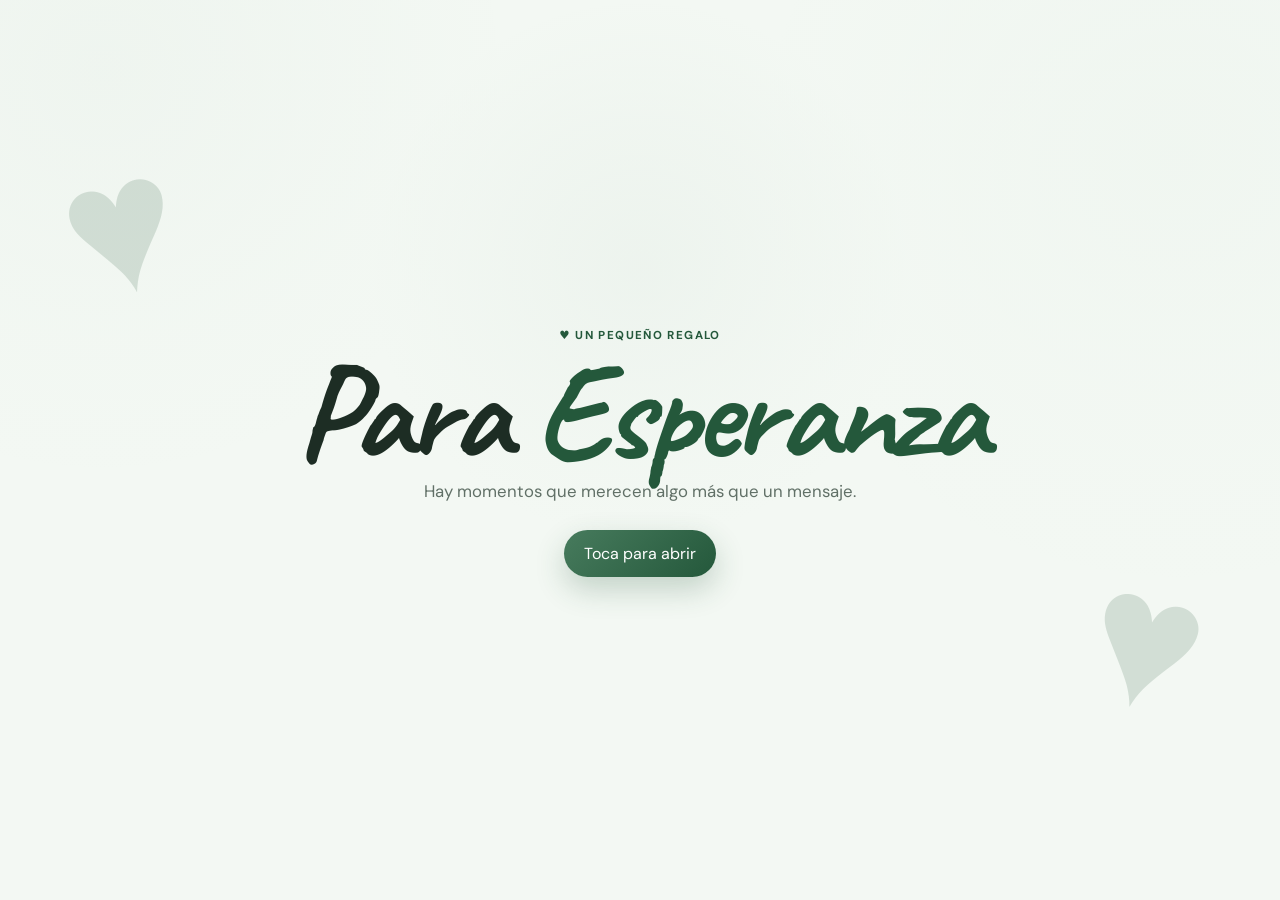
==== index2.html @ 455e5d85 "Add files via upload Goo" ====
<!DOCTYPE html>
<html lang="en">
<head>
    <meta charset="utf-8">
  <meta name="viewport" content="width=device-width, initial-scale=1">
  <meta name="theme-color" content="#fff7fb">
  <title>Un regalo para ti amor mio</title>
  <meta name="description" content="Página de regalo digital personalizada.">
  <link rel="preconnect" href="https://fonts.googleapis.com">
  <link rel="preconnect" href="https://fonts.gstatic.com" crossorigin>
  <link href="https://fonts.googleapis.com/css2?family=Caveat:wght@500;600;700&family=DM+Sans:wght@400;500;600;700&display=swap" rel="stylesheet">
  <link rel="stylesheet" href="styles.css">
</head>
<body>
    <div id="hearts" aria-hidden="true"></div>

  <main>
    <section class="hero" id="inicio">
      <div class="hero-inner">
        <div class="eyebrow">♥ Un pequeño regalo</div>
        <h1>Para <span id="recipientName">Esperanza</span></h1>
        <p class="hero-subtitle">Hay momentos que merecen algo más que un mensaje.</p>
        <a href="index.html">
            <button class="primary-btn" id="openGiftBtn">Toca para abrir</button>
        </a>
      </div>
    </section>
</body>
</html>
---- styles.css ----
:root{
  --bg:#f3f8f3;
  --surface:#ffffff;
  --surface-soft:#e8f1eb;
  --ink:#1d2d24;
  --muted:#617067;
  --accent:#477b5d;
  --accent-strong:#24583b;
  --accent-deep:#163b2a;
  --accent-light:#cfe3d5;
  --line:#d7e5db;
  --shadow:0 20px 60px rgba(22,59,42,.12);
  --radius:28px;
  --serif:"Caveat",cursive;
  --sans:"DM Sans",system-ui,-apple-system,BlinkMacSystemFont,"Segoe UI",sans-serif;
}
*{box-sizing:border-box}
html{scroll-behavior:smooth}
body{
  margin:0;color:var(--ink);
  background:radial-gradient(circle at 8% 8%,rgba(71,123,93,.10),transparent 28%),radial-gradient(circle at 92% 18%,rgba(207,227,213,.38),transparent 30%),var(--bg);
  font-family:var(--sans);overflow-x:hidden
}
a{color:inherit}
img{display:block;width:100%;height:100%;object-fit:cover}
button{font:inherit}
main{position:relative}
#hearts{position:fixed;inset:0;pointer-events:none;z-index:30;overflow:hidden}
#youtubePlayer{position:fixed;width:2px;height:2px;left:-20px;top:-20px;opacity:.01;pointer-events:none;overflow:hidden}
.floating-heart{position:absolute;bottom:-40px;font-size:18px;opacity:.72;color:#477b5d;animation:floatUp linear forwards}
@keyframes floatUp{to{transform:translateY(-110vh) rotate(25deg);opacity:0}}
.hero{min-height:100svh;display:grid;place-items:center;text-align:center;padding:40px 24px;background:linear-gradient(180deg,rgba(243,248,243,.74),rgba(243,248,243,.97)),radial-gradient(circle at 50% 30%,rgba(71,123,93,.18),transparent 30%);position:relative}
.hero:before,.hero:after{content:"♥";position:absolute;color:rgba(36,88,59,.16);font-size:clamp(6rem,16vw,12rem);font-family:var(--serif)}
.hero:before{left:5%;top:12%;transform:rotate(-14deg)}
.hero:after{right:6%;bottom:15%;transform:rotate(15deg)}
.hero-inner{max-width:800px;position:relative;z-index:1}
.eyebrow,.section-kicker{display:inline-flex;letter-spacing:.12em;text-transform:uppercase;font-size:.72rem;font-weight:700;color:var(--accent-strong)}
.hero h1{margin:10px 0;font:700 clamp(4rem,12vw,8.5rem)/.86 var(--serif);letter-spacing:-.035em}
.hero h1 span{color:var(--accent-strong)}
.hero-subtitle{max-width:560px;margin:0 auto 28px;color:var(--muted);font-size:1.05rem}
.primary-btn,.secondary-btn,.coupon-btn{border:0;border-radius:999px;padding:13px 20px;cursor:pointer;transition:.25s ease}
.primary-btn{color:#fff;background:linear-gradient(135deg,var(--accent),var(--accent-strong));box-shadow:0 12px 30px rgba(36,88,59,.24)}
.primary-btn:hover{transform:translateY(-2px);filter:saturate(1.08)}
.secondary-btn{color:var(--ink);background:var(--surface);border:1px solid var(--line)}
.secondary-btn:hover{transform:translateY(-2px);background:var(--surface-soft)}
.section{padding:110px 24px;max-width:1200px;margin:0 auto}
.section-heading{text-align:center;max-width:750px;margin:0 auto 46px}
.section h2{margin:8px 0 12px;font:700 clamp(2.4rem,6vw,4.6rem)/.95 var(--serif)}
.section-heading p,.reason-card p,.split-card p,.question-card p{color:var(--muted);line-height:1.75}
.photo-grid{display:grid;grid-template-columns:1.2fr 1fr 1fr;gap:20px}
.photo-card{margin:0;border-radius:var(--radius);overflow:hidden;background:var(--surface);border:1px solid rgba(215,229,219,.92);box-shadow:var(--shadow);min-height:320px}
.photo-card.tall{min-height:500px}
.photo-card img{transition:transform .7s ease}
.photo-card:hover img{transform:scale(1.04)}
.photo-card figcaption{padding:15px 17px;color:var(--muted);font-size:.9rem}
.letter-section{max-width:1000px}
.letter-wrap{display:grid;grid-template-columns:.95fr 1.05fr;gap:48px;align-items:center;background:linear-gradient(145deg,#fff,#edf5ef);border:1px solid var(--line);border-radius:36px;padding:48px;box-shadow:var(--shadow)}
.letter-envelope{position:relative;height:300px;cursor:pointer;perspective:1200px}
.envelope-back,.envelope-front,.envelope-flap,.letter-paper{position:absolute;inset:0;border-radius:18px}
.envelope-back{background:#d9e8de;box-shadow:0 24px 40px rgba(22,59,42,.15)}
.envelope-front{background:linear-gradient(160deg,#70a886,#356c4e);clip-path:polygon(0 34%,50% 62%,100% 34%,100% 100%,0 100%)}
.envelope-flap{background:#578e6c;clip-path:polygon(0 0,100% 0,50% 60%);transform-origin:top center;transition:transform .55s ease}
.letter-paper{width:78%;height:78%;left:11%;top:11%;background:#fffdf9;border:1px solid #e3e7df;transform:translateY(18px);transition:transform .55s ease;display:grid;place-items:center;color:var(--accent-strong);font:600 2.3rem var(--serif)}
.letter-envelope.open .envelope-flap{transform:rotateX(180deg)}
.letter-envelope.open .letter-paper{transform:translateY(-40px)}
.reasons-grid{display:grid;grid-template-columns:repeat(3,1fr);gap:18px}
.reason-card{background:rgba(255,255,255,.84);border:1px solid var(--line);border-radius:24px;padding:25px;min-height:190px;transition:.25s ease}
.reason-card:hover{transform:translateY(-4px);box-shadow:var(--shadow)}
.reason-card>span{color:var(--accent);font-weight:700;font-size:.78rem}
.reason-card h3{margin:16px 0 8px;font-size:1.1rem}
.reason-card p{margin:0;font-size:.93rem}
.split-card{display:grid;grid-template-columns:1fr 1fr;gap:0;overflow:hidden;border-radius:36px;background:var(--accent-deep);color:#fff;box-shadow:var(--shadow)}
.split-card>div:first-child{padding:52px}
.split-card .section-kicker{color:#b9dcc6}
.split-card p{color:rgba(255,255,255,.80)}
.place-photo{min-height:420px}
.date-pill{display:inline-flex;margin-top:18px;padding:9px 13px;border-radius:999px;background:rgba(255,255,255,.10);border:1px solid rgba(255,255,255,.16);font-size:.85rem}
.bucket-list{display:grid;grid-template-columns:repeat(2,1fr);gap:14px}
.bucket-item{background:var(--surface);border:1px solid var(--line);border-radius:18px;padding:18px;display:flex;align-items:center;gap:12px;text-align:left;cursor:pointer;color:var(--ink);transition:.2s ease}
.bucket-item span{font-size:1.2rem}
.bucket-item.done{background:#e5f0e8;border-color:#bdd5c5;text-decoration:line-through;color:#668071}
.bucket-item.done:after{content:"✓";margin-left:auto;color:var(--accent-strong);font-weight:700}
.helper{text-align:center;color:var(--muted);font-size:.82rem;margin-top:16px}
.coupons-grid{display:grid;grid-template-columns:repeat(3,1fr);gap:18px}
.coupon{position:relative;padding:26px;border:1px dashed #a9c9b5;border-radius:24px;background:linear-gradient(180deg,#fff,#eff6f1);overflow:hidden}
.coupon:after{content:"";position:absolute;width:80px;height:80px;border:18px solid rgba(71,123,93,.08);border-radius:50%;right:-30px;top:-30px}
.coupon-icon{font-size:2rem}
.coupon span{display:block;margin-top:10px;font-size:.72rem;font-weight:700;text-transform:uppercase;letter-spacing:.12em;color:var(--accent-strong)}
.coupon h3{font-size:1.12rem;margin:9px 0 18px;line-height:1.35}
.coupon-btn{color:var(--accent-strong);background:white;border:1px solid #c5dbcc}
.coupon-btn.redeemed{background:#eef0ef;color:#7b8580;border-color:#d7ddda;cursor:not-allowed}
.question-section{max-width:900px}
.question-card{text-align:center;background:linear-gradient(145deg,#eaf3ed,#fff);border:1px solid var(--line);border-radius:40px;padding:60px 30px;box-shadow:var(--shadow)}
.mini-heart,.final-heart{display:grid;place-items:center;width:64px;height:64px;margin:0 auto 18px;border-radius:50%;background:#dcece1;color:var(--accent-strong);font-size:1.7rem}
.question-actions{display:flex;justify-content:center;gap:12px;margin-top:28px}
.finale{padding-top:30px;padding-bottom:120px}
.finale-card{text-align:center}
.final-heart{width:88px;height:88px;font-size:2.4rem;background:linear-gradient(135deg,#cfe4d6,#edf6f0)}
.signature{font-family:var(--serif);font-size:1.65rem;line-height:1.1}
.final-note{margin-top:28px;color:var(--muted);font-size:.82rem}
.modal{position:fixed;inset:0;display:none;align-items:center;justify-content:center;padding:20px;z-index:100}
.modal.show{display:flex}
.modal-backdrop{position:absolute;inset:0;background:rgba(12,34,22,.58);backdrop-filter:blur(8px)}
.letter-modal,.success-modal{position:relative;z-index:1;width:min(760px,100%);background:#fffdfb;border-radius:30px;padding:38px;box-shadow:0 40px 100px rgba(0,0,0,.24);animation:modalIn .25s ease}
.success-modal{text-align:center;width:min(500px,100%)}
@keyframes modalIn{from{transform:translateY(14px);opacity:0}to{transform:none;opacity:1}}
.close-btn{position:absolute;top:14px;right:14px;width:38px;height:38px;border:0;border-radius:50%;background:#edf3ef;font-size:1.4rem;cursor:pointer;color:var(--ink)}
.letter-text{font:500 1.32rem/1.55 var(--serif);color:#425048}
.letter-sign{font:500 1.5rem/1.1 var(--serif);margin-top:24px}
.success-icon{width:72px;height:72px;margin:0 auto 16px;border-radius:50%;display:grid;place-items:center;background:#e3f3e8;color:#27764a;font-size:2rem;font-weight:800}
.toast{position:fixed;left:50%;bottom:28px;transform:translate(-50%,20px);padding:12px 16px;background:#1d2d24;color:#fff;border-radius:999px;opacity:0;pointer-events:none;transition:.25s ease;z-index:120;font-size:.9rem}
.toast.show{opacity:1;transform:translate(-50%,0)}
.reveal{opacity:0;transform:translateY(25px);transition:opacity .7s ease,transform .7s ease}
.reveal.visible{opacity:1;transform:none}
@media (max-width:1000px){
  .photo-grid{grid-template-columns:repeat(2,1fr)}
  .reasons-grid{grid-template-columns:repeat(2,1fr)}
  .coupons-grid{grid-template-columns:repeat(2,1fr)}
  .photo-card.tall{min-height:300px}
}
@media (max-width:900px){
  .split-card,.letter-wrap{grid-template-columns:1fr}
  .place-photo{min-height:380px}
}
@media (max-width:640px){
  .section{padding:78px 18px}
  .photo-grid,.reasons-grid,.coupons-grid,.bucket-list{grid-template-columns:1fr}
  .letter-wrap{padding:25px}
  .letter-envelope{height:240px}
  .hero h1{font-size:4.5rem}
  .hero-subtitle{font-size:.97rem}
  .question-actions{flex-direction:column}
  .question-actions button{width:100%}
  .split-card>div:first-child{padding:32px}
  .place-photo{min-height:380px}
  .letter-modal,.success-modal{padding:30px 22px}
  .letter-text{font-size:1.16rem}
}
@media (prefers-reduced-motion:reduce){
  html{scroll-behavior:auto}
  *,*:before,*:after{animation-duration:.01ms!important;animation-iteration-count:1!important;transition-duration:.01ms!important}
}

/* =========================================================
   DECORACIÓN ROMÁNTICA EXTRA
   ========================================================= */

.relationship-section{
  max-width:1000px;
  position:relative;
}

.relationship-card{
  position:relative;
  overflow:hidden;
  text-align:center;
  padding:80px 40px 60px;
  border-radius:40px;

  background:
    radial-gradient(
      circle at 15% 20%,
      rgba(71,123,93,.13),
      transparent 25%
    ),
    radial-gradient(
      circle at 85% 80%,
      rgba(207,227,213,.55),
      transparent 30%
    ),
    linear-gradient(145deg,#ffffff,#edf5ef);

  border:1px solid var(--line);
  box-shadow:var(--shadow);
}

/* Corazones grandes decorativos */
.relationship-card:before,
.relationship-card:after{
  content:"♥";
  position:absolute;
  font-family:var(--serif);
  color:rgba(36,88,59,.12);
  line-height:1;
  pointer-events:none;
}

.relationship-card:before{
  left:20px;
  top:18px;
  font-size:7rem;
  transform:rotate(-18deg);
}

.relationship-card:after{
  right:20px;
  bottom:5px;
  font-size:6rem;
  transform:rotate(16deg);
}

.date-heart {
  font-size: 2rem;
  color: var(--accent-strong);
  flex-shrink: 0;
}

/* Lazo superior */
.love-ribbon{
  position:absolute;
  top:20px;
  left:50%;
  transform:translateX(-50%);
  width:65px;
  height:58px;
  display:grid;
  place-items:center;

  background:linear-gradient(
    145deg,
    #79ab8a,
    #356c4e
  );

  color:#fff;
  border-radius:16px 16px 22px 22px;

  box-shadow:
    0 12px 28px rgba(36,88,59,.20);

  z-index:3;
}

.love-ribbon span{
  font-size:1.6rem;
}

/* Colas del lazo */
.love-ribbon:before,
.love-ribbon:after{
  content:"";
  position:absolute;
  bottom:-22px;
  width:32px;
  height:40px;
  background:inherit;
  z-index:-1;
}

.love-ribbon:before{
  left:0;
  clip-path:polygon(
    0 0,
    100% 0,
    64% 100%,
    0 76%
  );
  transform:rotate(7deg);
}

.love-ribbon:after{
  right:0;
  clip-path:polygon(
    0 0,
    100% 0,
    100% 76%,
    36% 100%
  );
  transform:rotate(-7deg);
}

/* Corazones interiores */
.relationship-hearts{
  position:absolute;
  inset:0;
  pointer-events:none;
}

.relationship-hearts span{
  position:absolute;
  color:rgba(71,123,93,.22);
  font-size:1rem;
}

.relationship-hearts span:nth-child(1){
  top:18%;
  left:12%;
  font-size:1.5rem;
  transform:rotate(-15deg);
}

.relationship-hearts span:nth-child(2){
  top:27%;
  right:14%;
  font-size:1rem;
}

.relationship-hearts span:nth-child(3){
  bottom:20%;
  left:10%;
  font-size:1.2rem;
}

.relationship-hearts span:nth-child(4){
  bottom:28%;
  right:12%;
  font-size:.9rem;
}

.relationship-hearts span:nth-child(5){
  top:50%;
  right:7%;
  font-size:1.3rem;
}

/* Contenido */
.relationship-content{
  position:relative;
  z-index:2;
  max-width:700px;
  margin:auto;
}

.relationship-date{
  display:inline-block;
  margin:16px 0 20px;
  padding:11px 19px;

  border-radius:999px;

  background:#e1eee5;
  border:1px solid #c6dccd;

  color:var(--accent-strong);
  font-weight:700;

  box-shadow:
    0 8px 22px rgba(36,88,59,.08);
}

.relationship-content p{
  max-width:620px;
  margin:0 auto;
  color:var(--muted);
  line-height:1.8;
}

.relationship-decoration{
  margin-top:25px;
  display:flex;
  align-items:center;
  justify-content:center;
  gap:12px;

  color:var(--accent);
}

.relationship-decoration span:first-child,
.relationship-decoration span:last-child{
  font-size:1.3rem;
}

.relationship-decoration span:nth-child(2){
  font-size:.7rem;
  letter-spacing:.18em;
  opacity:.7;
}


/* =========================================================
   PREGUNTA FINAL SÍ / NO
   ========================================================= */

.final-question{
  position:relative;
}

.question-actions{
  position:relative;
  display:flex;
  justify-content:center;
  align-items:center;
  gap:14px;
  min-height:120px;
  margin-top:28px;
  overflow:visible;
}

.final-yes,
.final-no{
  position:relative;
  transform-origin:center center;

  transition:
    transform .35s ease,
    padding .35s ease,
    font-size .35s ease,
    opacity .35s ease,
    box-shadow .35s ease;
}

.final-yes{
  min-width:120px;
  z-index:3;
}

.final-no{
  min-width:120px;
  z-index:2;
}

/* Estado final */
.question-actions.no-finished .final-no{
  transform:scale(.18);
  opacity:.12;
  pointer-events:none;
}

.question-actions.no-finished .final-yes{
  box-shadow:
    0 18px 42px rgba(36,88,59,.36);
}

/* Pequeño pulso al Sí */
@keyframes loveButtonPulse{
  0%{
    transform:scale(1);
  }

  50%{
    transform:scale(2);
  }

  100%{
    transform:scale(1.75);
  }
}

.question-actions.no-finished .final-yes{
  animation:loveButtonPulse .65s ease forwards;
}

@media (max-width:640px){

  .relationship-card{
    padding:80px 24px 45px;
  }

  .relationship-card:before{
    font-size:5rem;
  }

  .relationship-card:after{
    font-size:4.5rem;
  }

  .question-actions{
    min-height:170px;
  }

  .final-yes,
  .final-no{
    min-width:110px;
  }
}
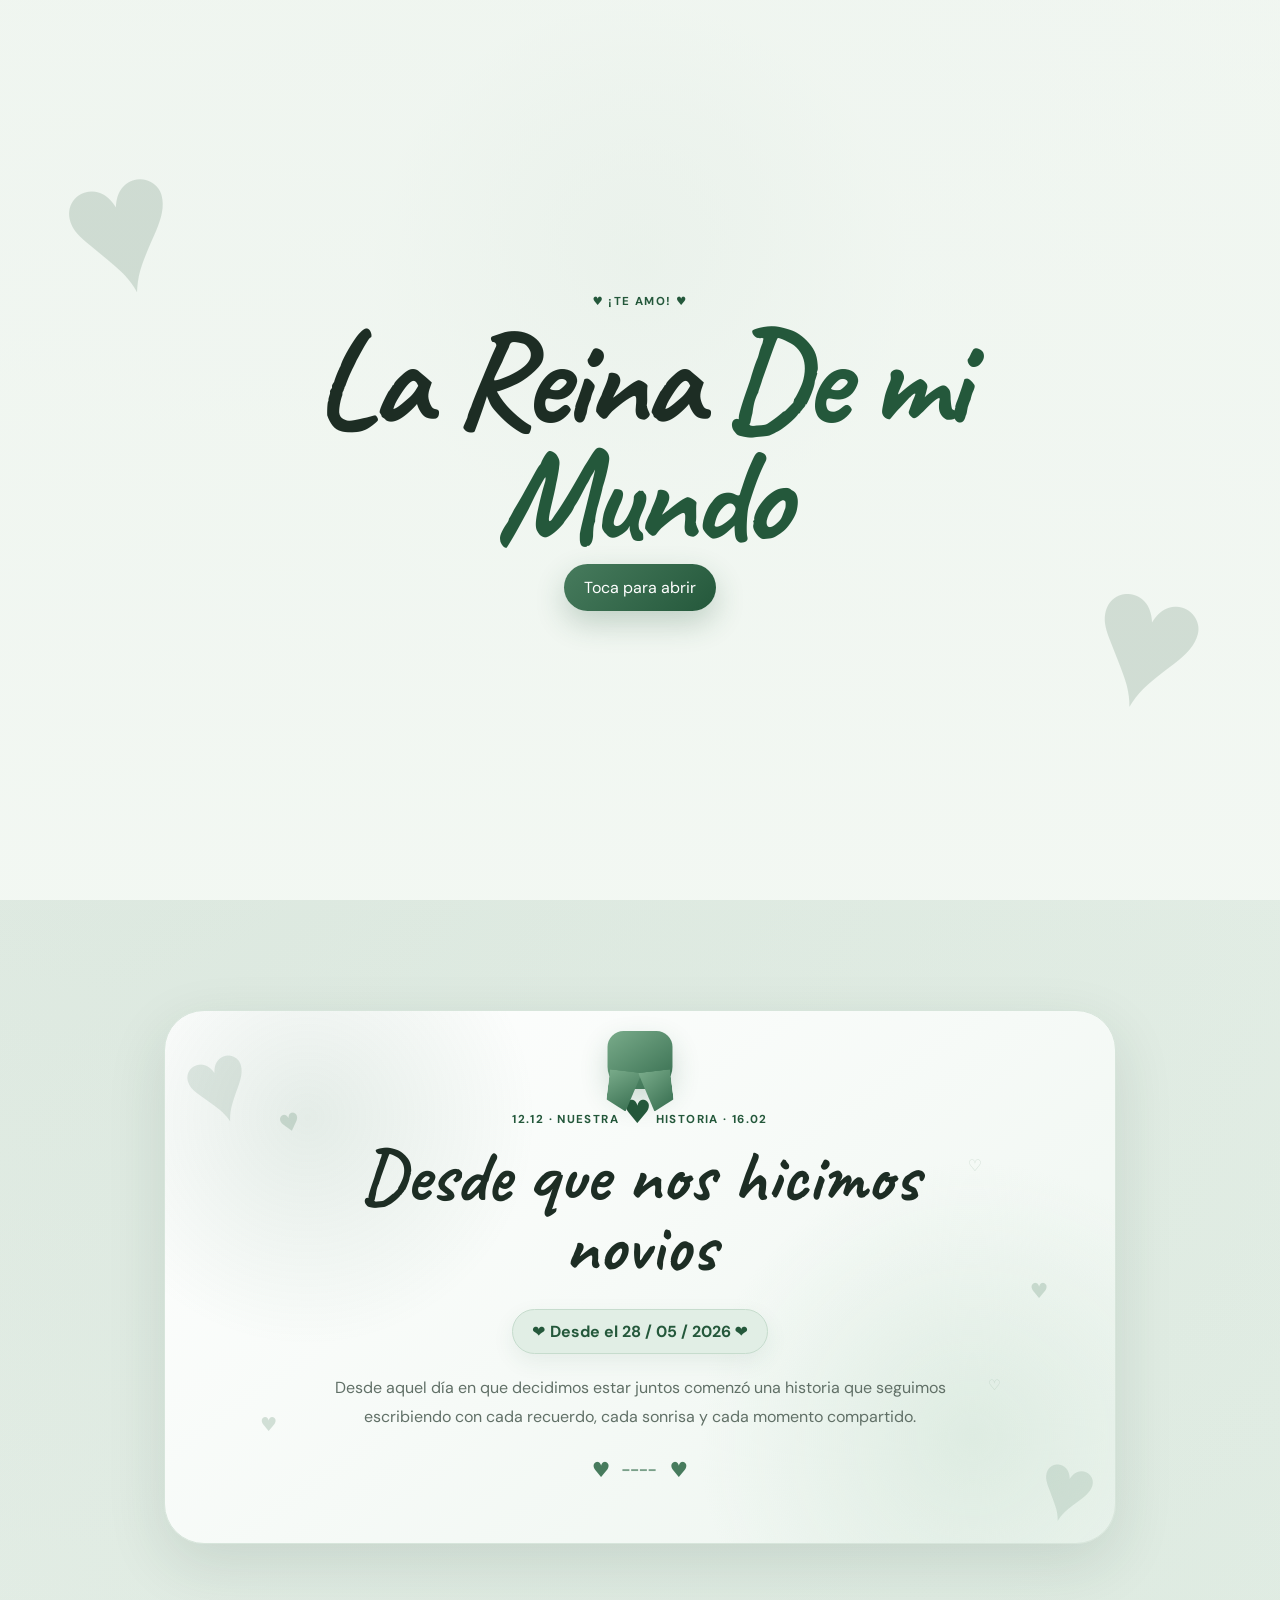
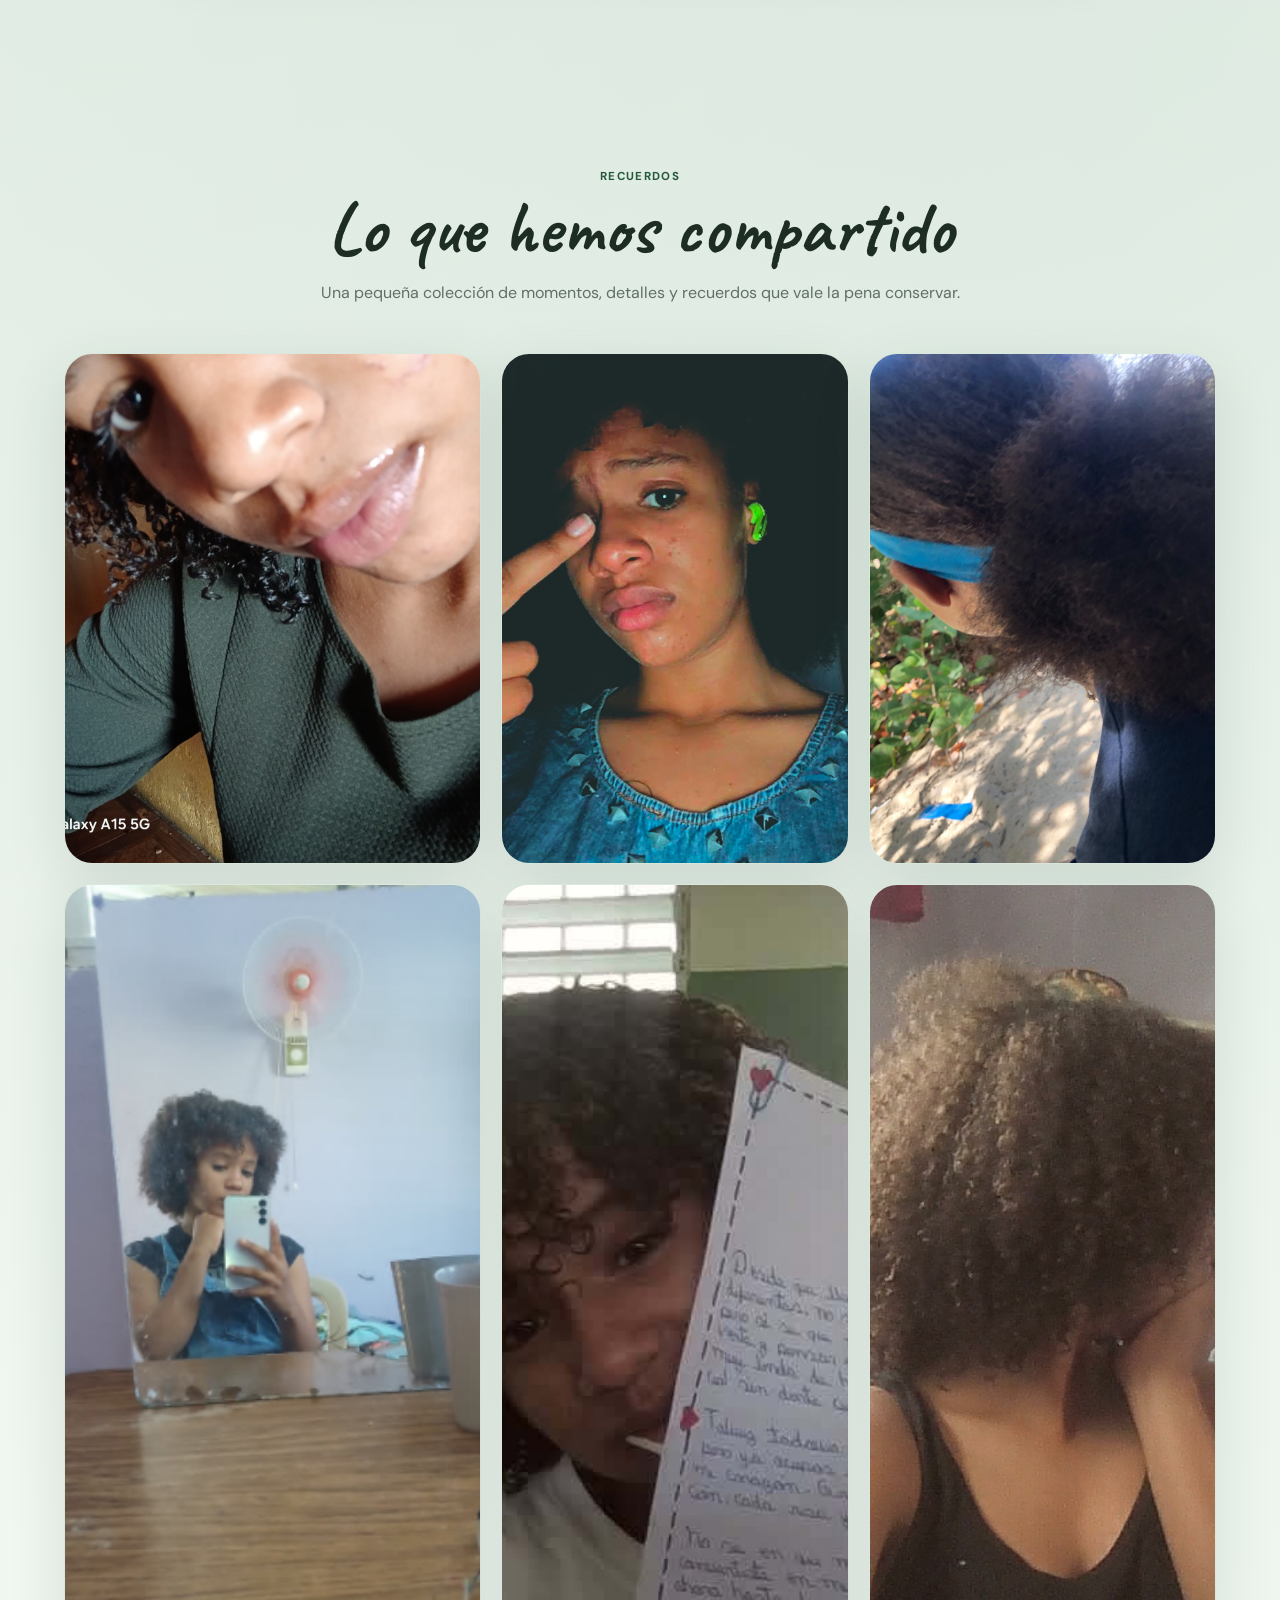
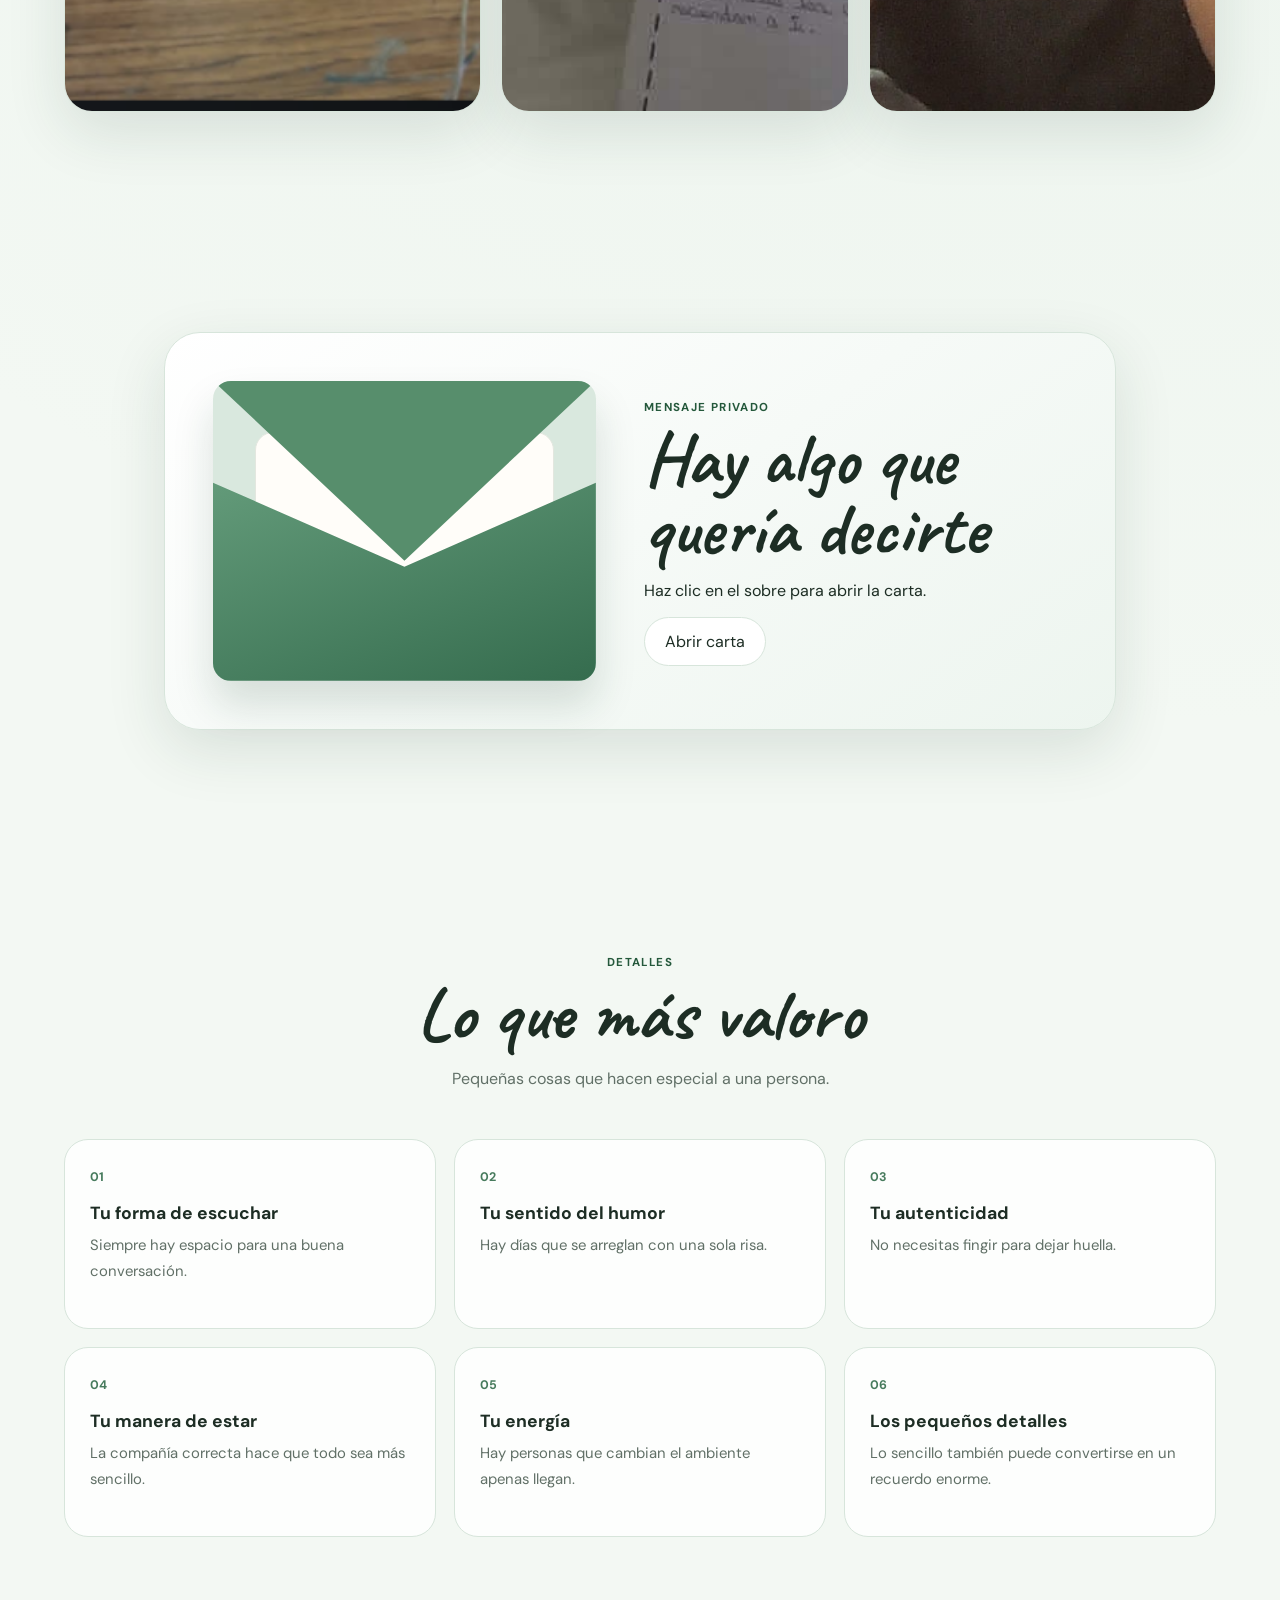
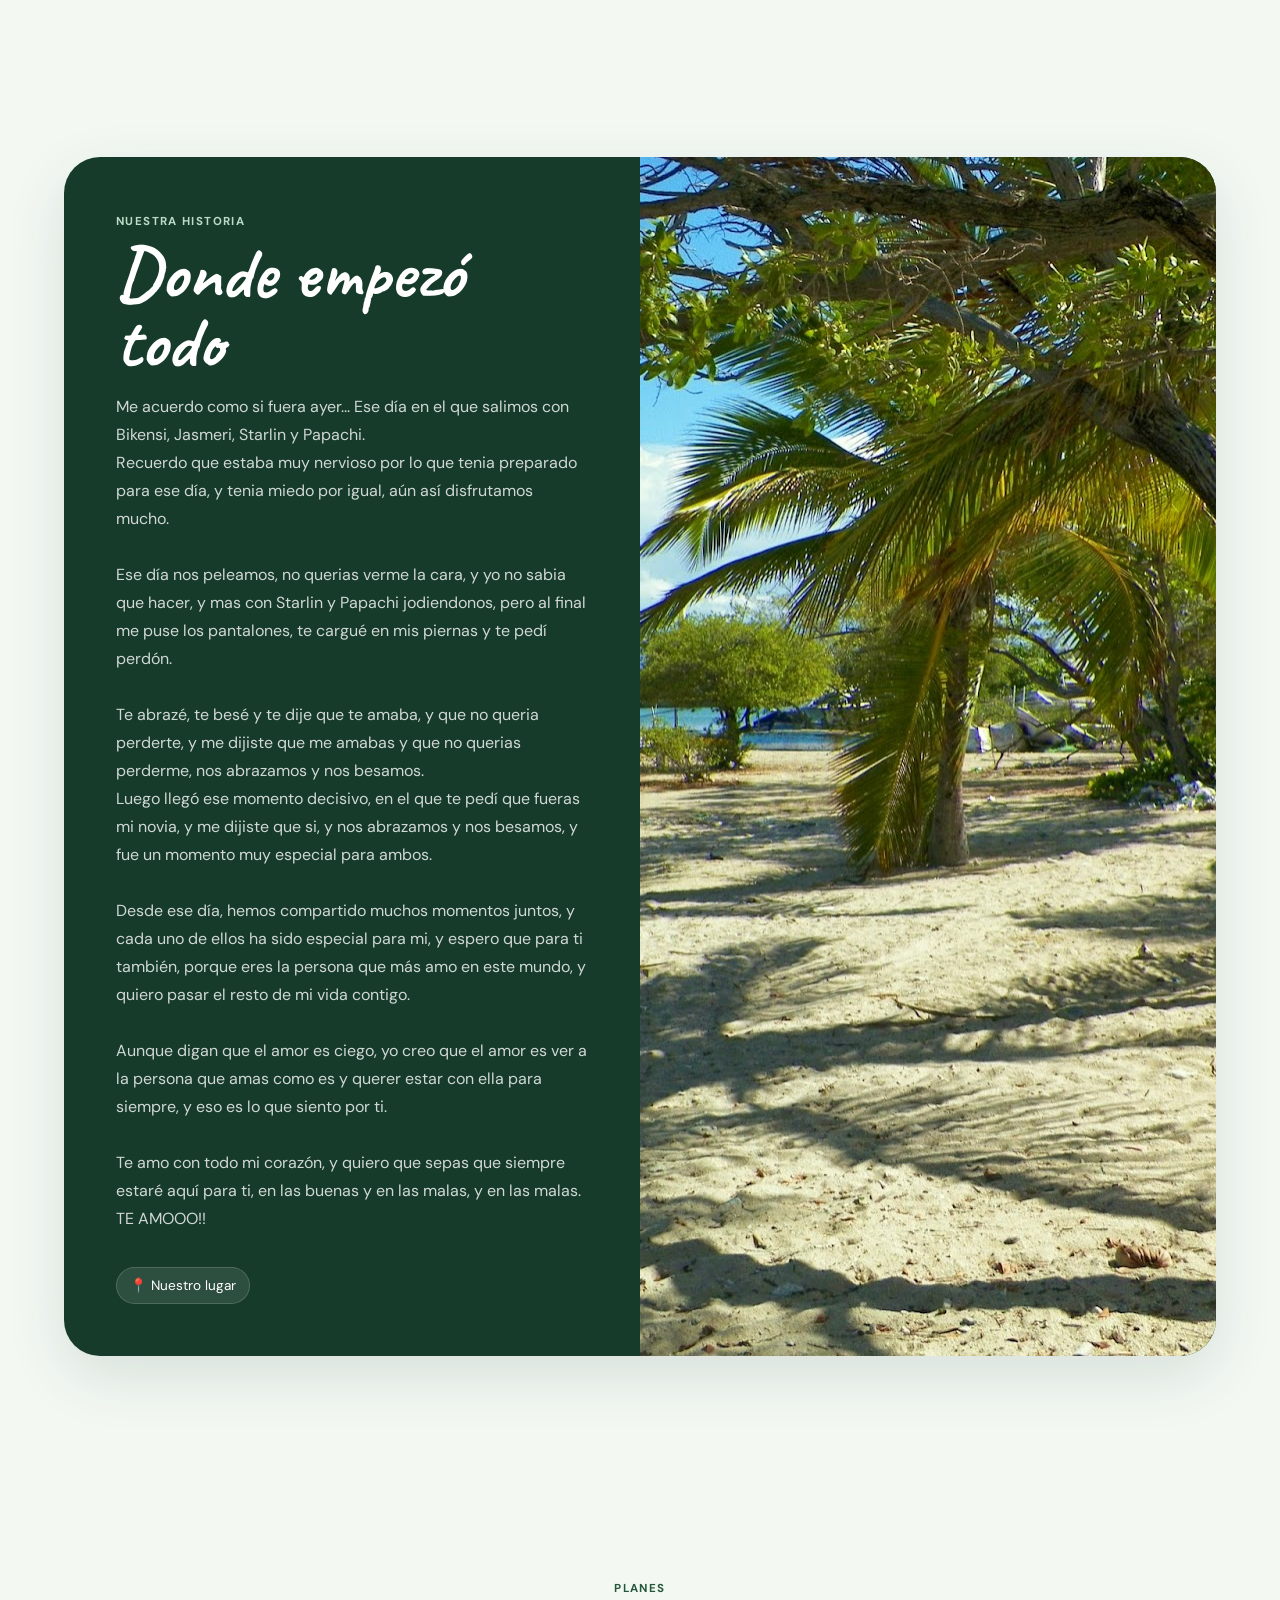
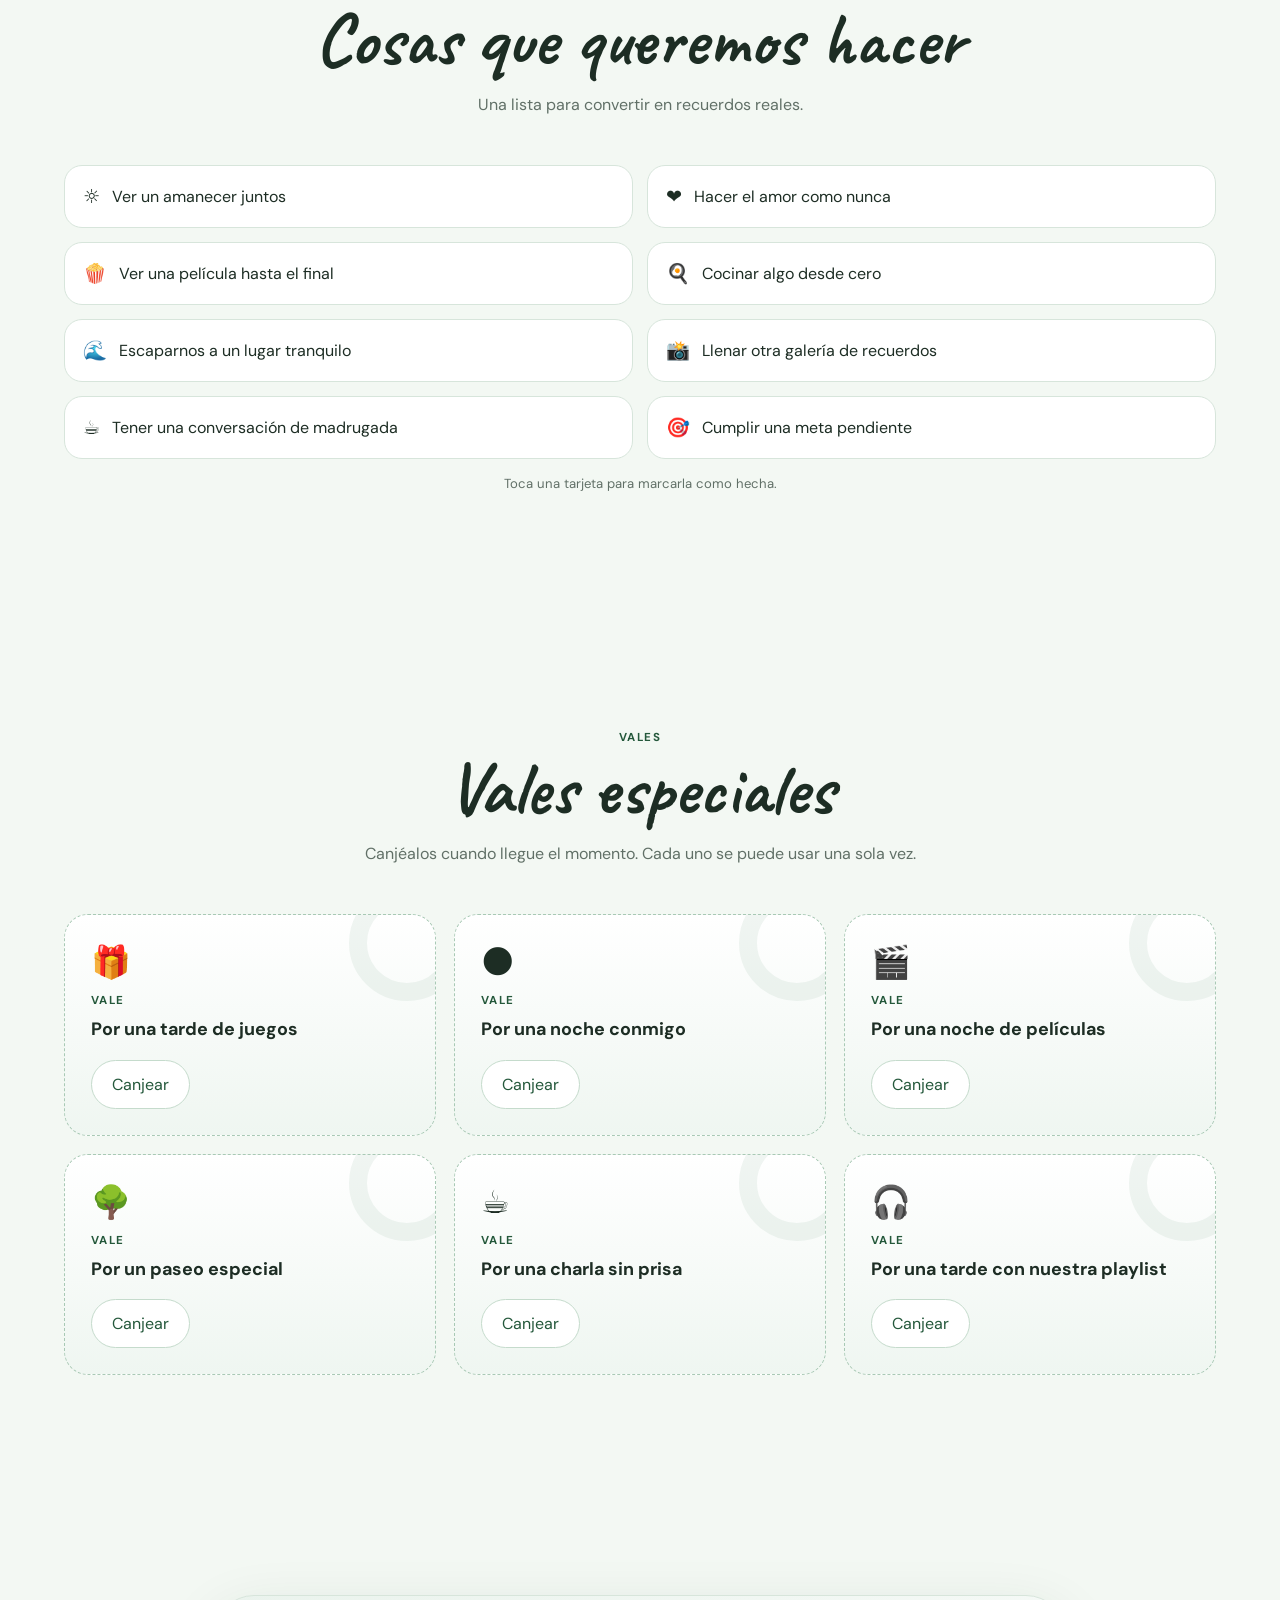
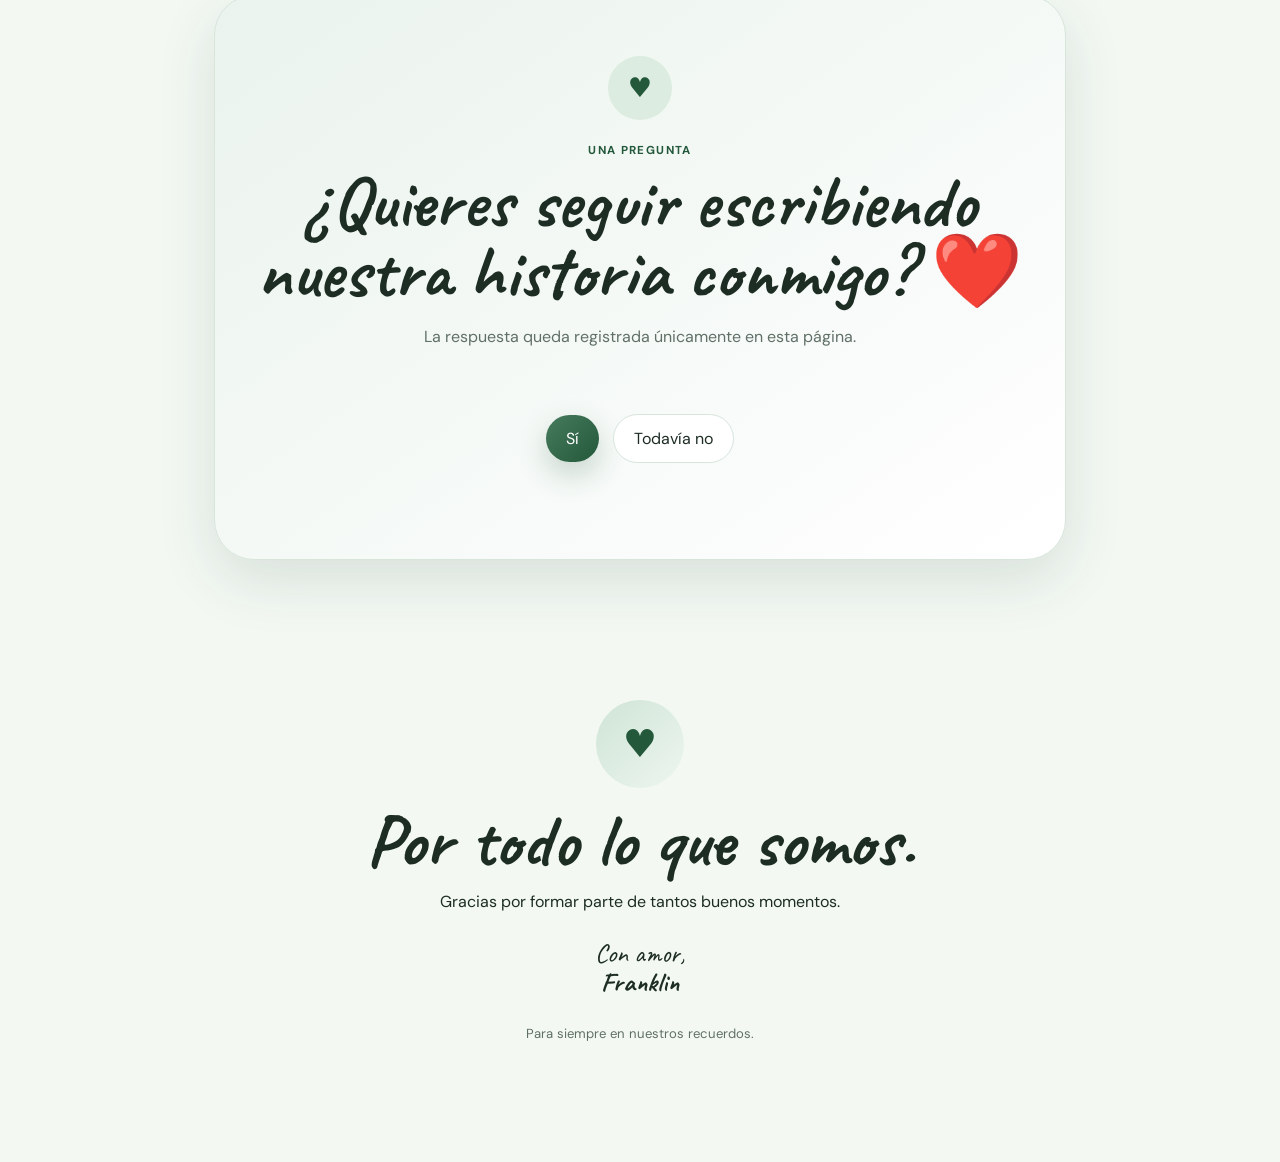
==== commit 8345c33f: "Add new index2.html file" ====
--- a/index2.html
+++ b/index2.html
@@ -1,10 +1,10 @@
-<!DOCTYPE html>
-<html lang="en">
+<!doctype html>
+<html lang="es">
 <head>
-    <meta charset="utf-8">
+  <meta charset="utf-8">
   <meta name="viewport" content="width=device-width, initial-scale=1">
   <meta name="theme-color" content="#fff7fb">
-  <title>Un regalo para ti amor mio</title>
+  <title>Te amo Esperanza</title>
   <meta name="description" content="Página de regalo digital personalizada.">
   <link rel="preconnect" href="https://fonts.googleapis.com">
   <link rel="preconnect" href="https://fonts.gstatic.com" crossorigin>
@@ -12,18 +12,252 @@
   <link rel="stylesheet" href="styles.css">
 </head>
 <body>
-    <div id="hearts" aria-hidden="true"></div>
+  <div id="hearts" aria-hidden="true"></div>
 
   <main>
     <section class="hero" id="inicio">
       <div class="hero-inner">
-        <div class="eyebrow">♥ Un pequeño regalo</div>
-        <h1>Para <span id="recipientName">Esperanza</span></h1>
-        <p class="hero-subtitle">Hay momentos que merecen algo más que un mensaje.</p>
-        <a href="index.html">
-            <button class="primary-btn" id="openGiftBtn">Toca para abrir</button>
-        </a>
-      </div>
-    </section>
+        <div class="eyebrow">♥ ¡Te Amo! ♥</div>
+        <h1>La Reina<span id="Name"> De mi Mundo</span></h1>
+        <button class="primary-btn" id="openGiftBtn">Toca para abrir</button>
+      </div>
+    </section>
+
+    <section class="section relationship-section reveal">
+  <div class="relationship-card">
+
+    <div class="love-ribbon" aria-hidden="true">
+      <span></span>
+    </div>
+
+    <div class="relationship-hearts" aria-hidden="true">
+      <span>♥</span>
+      <span>♡</span>
+      <span>♥</span>
+      <span>♡</span>
+      <span>♥</span>
+    </div>
+
+    <div class="relationship-content">
+      <span class="section-kicker" style="text-align: left;">12.12 · Nuestra</span>
+      <span class="date-heart">♥</span>
+      <span class="section-kicker" style="text-align: right;">Historia · 16.02</span>
+      <h2>Desde que nos hicimos novios</h2>
+
+      <!-- CAMBIA ESTA FECHA POR LA FECHA REAL -->
+      <div class="relationship-date">
+        ❤️ Desde el <strong>28 / 05 / 2026</strong> ❤️
+      </div>
+
+      <p>
+        Desde aquel día en que decidimos estar juntos comenzó una historia
+        que seguimos escribiendo con cada recuerdo, cada sonrisa y cada
+        momento compartido.
+      </p>
+
+      <div class="relationship-decoration" aria-hidden="true">
+        <span>♥</span>
+        <span>━━━━</span>
+        <span>♥</span>
+      </div>
+    </div>
+
+  </div>
+</section>
+
+    <section class="section memory-section reveal">
+      <div class="section-heading">
+        <span class="section-kicker">Recuerdos</span>
+        <h2>Lo que hemos compartido</h2>
+        <p>Una pequeña colección de momentos, detalles y recuerdos que vale la pena conservar.</p>
+      </div>
+
+      <div class="photo-grid">
+        <figure class="photo-card tall">
+          <img src="FirstPhoto.jpg" alt="Foto Especial">
+          <figcaption>Un recuerdo para volver a mirar.</figcaption>
+        </figure>
+        <figure class="photo-card">
+          <img src="Enana1.jpg" alt="Sonrisa">
+          <figcaption>Así comenzó nuestro encuentro.</figcaption>
+        </figure>
+        <figure class="photo-card">
+          <img src="Cita.jpg" alt="Paseo">
+          <figcaption>En lugares que guardan una historia.</figcaption>
+        </figure>
+        <figure class="photo-card tall">
+          <img src="Hermosa.png" alt="Pelea">
+          <figcaption>Donde tuvimos nuestra primera pelea.</figcaption>
+        </figure>
+        <figure class="photo-card">
+          <img src="MiEnana2.jpg" alt="Detalles">
+          <figcaption>Los pequeños detalles que hacen la diferencia.</figcaption>
+        </figure>
+        <figure class="photo-card">
+          <img src="Preciosa.jpg" alt="MiNiña">
+          <figcaption>Eres tú, lo que más amo.</figcaption>
+      </div>
+    </section>
+
+    <section class="section letter-section reveal">
+      <div class="letter-wrap">
+        <div class="letter-envelope" id="letterEnvelope" tabindex="0" role="button" aria-label="Abrir carta">
+          <div class="envelope-back"></div>
+          <div class="letter-paper">
+            <br><br><br>
+            <span>Para ti</span>
+          </div>
+          <div class="envelope-flap"></div>
+          <div class="envelope-front"></div>
+        </div>
+
+        <div class="letter-copy">
+          <span class="section-kicker">Mensaje privado</span>
+          <h2>Hay algo que quería decirte</h2>
+          <p>Haz clic en el sobre para abrir la carta.</p>
+          <button class="secondary-btn" id="openLetterBtn">Abrir carta</button>
+        </div>
+      </div>
+    </section>
+
+    <section class="section reasons-section reveal">
+      <div class="section-heading">
+        <span class="section-kicker">Detalles</span>
+        <h2>Lo que más valoro</h2>
+        <p>Pequeñas cosas que hacen especial a una persona.</p>
+      </div>
+
+      <div class="reasons-grid">
+        <article class="reason-card"><span>01</span><h3>Tu forma de escuchar</h3><p>Siempre hay espacio para una buena conversación.</p></article>
+        <article class="reason-card"><span>02</span><h3>Tu sentido del humor</h3><p>Hay días que se arreglan con una sola risa.</p></article>
+        <article class="reason-card"><span>03</span><h3>Tu autenticidad</h3><p>No necesitas fingir para dejar huella.</p></article>
+        <article class="reason-card"><span>04</span><h3>Tu manera de estar</h3><p>La compañía correcta hace que todo sea más sencillo.</p></article>
+        <article class="reason-card"><span>05</span><h3>Tu energía</h3><p>Hay personas que cambian el ambiente apenas llegan.</p></article>
+        <article class="reason-card"><span>06</span><h3>Los pequeños detalles</h3><p>Lo sencillo también puede convertirse en un recuerdo enorme.</p></article>
+      </div>
+    </section>
+
+    <section class="section place-section reveal">
+      <div class="split-card">
+        <div>
+          <span class="section-kicker">Nuestra historia</span>
+          <h2>Donde empezó todo</h2>
+          <p id="placeText">Me acuerdo como si fuera ayer... Ese día en el que salimos con Bikensi, Jasmeri, Starlin y Papachi.
+          <br>  
+          Recuerdo que estaba muy nervioso por lo que tenia preparado para ese día, y tenia miedo por igual, aún así disfrutamos mucho.
+          <br><br>
+          Ese día nos peleamos, no querias verme la cara, y yo no sabia que hacer, y mas con Starlin y Papachi jodiendonos, pero al final me puse los pantalones, te cargué en mis piernas y te pedí perdón.
+          <br><br>
+            Te abrazé, te besé y te dije que te amaba, y que no queria perderte, y me dijiste que me amabas y que no querias perderme, nos abrazamos y nos besamos.
+            <br>
+            Luego llegó ese momento decisivo, en el que te pedí que fueras mi novia, y me dijiste que si, y nos abrazamos y nos besamos, y fue un momento muy especial para ambos.
+            <br><br>
+            Desde ese día, hemos compartido muchos momentos juntos, y cada uno de ellos ha sido especial para mi, y espero que para ti también, porque eres la persona que más amo en este mundo, y quiero pasar el resto de mi vida contigo.
+            <br><br>
+            Aunque digan que el amor es ciego, yo creo que el amor es ver a la persona que amas como es y querer estar con ella para siempre, y eso es lo que siento por ti.
+            <br><br>
+            Te amo con todo mi corazón, y quiero que sepas que siempre estaré aquí para ti, en las buenas y en las malas, y en las malas. TE AMOOO!!
+          </p>
+          <div class="date-pill">📍 Nuestro lugar</div>
+        </div>
+        <div class="place-photo">
+          <img src="El Cayo.jpg" alt="Lugar especial">
+        </div>
+      </div>
+    </section>
+
+    <section class="section list-section reveal">
+      <div class="section-heading">
+        <span class="section-kicker">Planes</span>
+        <h2>Cosas que queremos hacer</h2>
+        <p>Una lista para convertir en recuerdos reales.</p>
+      </div>
+
+      <div class="bucket-list" id="bucketList">
+        <button class="bucket-item"><span>☼</span> Ver un amanecer juntos</button>
+        <button class="bucket-item"><span>❤️</span> Hacer el amor como nunca</button>
+        <button class="bucket-item"><span>🍿</span> Ver una película hasta el final</button>
+        <button class="bucket-item"><span>🍳</span> Cocinar algo desde cero</button>
+        <button class="bucket-item"><span>🌊</span> Escaparnos a un lugar tranquilo</button>
+        <button class="bucket-item"><span>📸</span> Llenar otra galería de recuerdos</button>
+        <button class="bucket-item"><span>☕</span> Tener una conversación de madrugada</button>
+        <button class="bucket-item"><span>🎯</span> Cumplir una meta pendiente</button>
+      </div>
+      <p class="helper">Toca una tarjeta para marcarla como hecha.</p>
+    </section>
+
+    <section class="section coupons-section reveal">
+      <div class="section-heading">
+        <span class="section-kicker">Vales</span>
+        <h2>Vales especiales</h2>
+        <p>Canjéalos cuando llegue el momento. Cada uno se puede usar una sola vez.</p>
+      </div>
+
+      <div class="coupons-grid" id="couponsGrid">
+        <article class="coupon"><div class="coupon-icon">🎁</div><span>Vale</span><h3>Por una tarde de juegos</h3><button class="coupon-btn">Canjear</button></article>
+        <article class="coupon"><div class="coupon-icon">🌑</div><span>Vale</span><h3>Por una noche conmigo</h3><button class="coupon-btn">Canjear</button></article>
+        <article class="coupon"><div class="coupon-icon">🎬</div><span>Vale</span><h3>Por una noche de películas</h3><button class="coupon-btn">Canjear</button></article>
+        <article class="coupon"><div class="coupon-icon">🌳</div><span>Vale</span><h3>Por un paseo especial</h3><button class="coupon-btn">Canjear</button></article>
+        <article class="coupon"><div class="coupon-icon">☕</div><span>Vale</span><h3>Por una charla sin prisa</h3><button class="coupon-btn">Canjear</button></article>
+        <article class="coupon"><div class="coupon-icon">🎧</div><span>Vale</span><h3>Por una tarde con nuestra playlist</h3><button class="coupon-btn">Canjear</button></article>
+      </div>
+    </section>
+
+    <section class="section question-section reveal">
+      <div class="question-card">
+        <div class="mini-heart">♥</div>
+        <span class="section-kicker">Una pregunta</span>
+        <h2 id="questionTitle">
+          ¿Quieres seguir escribiendo nuestra historia conmigo? ❤️
+        </h2>
+        <p>La respuesta queda registrada únicamente en esta página.</p>
+        <div class="question-actions">
+          <button class="primary-btn" id="yesBtn">Sí</button>
+          <button class="secondary-btn" id="noBtn">Todavía no</button>
+        </div>
+      </div>
+    </section>
+
+    <section class="section finale reveal">
+      <div class="finale-card">
+        <div class="final-heart">♥</div>
+        <h2 id="finalTitle">Por todo lo que somos.</h2>
+        <p id="finalText">Gracias por formar parte de tantos buenos momentos.</p>
+        <p class="signature">Con amor,<br><strong id="senderName">Franklin</strong></p>
+        <div class="final-note">Para siempre en nuestros recuerdos.</div>
+      </div>
+    </section>
+  </main>
+
+  <div class="modal" id="letterModal" aria-hidden="true" role="dialog" aria-modal="true">
+    <div class="modal-backdrop"></div>
+    <div class="letter-modal">
+      <button class="close-btn" id="closeLetterBtn" aria-label="Cerrar">×</button>
+      <span class="section-kicker">Carta privada</span>
+      <h2>Para ti</h2>
+      <div class="letter-text">
+        <p>Quería dejarte algo que pudieras abrir con calma.</p>
+        <p>A veces los mensajes importantes se pierden entre notificaciones, prisas y días normales. Esta página existe para detener un momento el tiempo y guardar aquí lo que merece recordarse.</p>
+        <p>Gracias por las conversaciones, las risas, los planes y también por esos momentos sencillos que terminaron significando mucho.</p>
+        <p>Ojalá cada vez que vuelvas a esta página encuentres una razón para sonreír.</p>
+      </div>
+      <p class="letter-sign">Con cariño,<br><strong id="letterSigner">Franklin</strong></p>
+    </div>
+  </div>
+
+  <div class="modal" id="questionModal" aria-hidden="true" role="dialog" aria-modal="true">
+    <div class="modal-backdrop"></div>
+    <div class="success-modal">
+      <div class="success-icon">✓</div>
+      <span class="section-kicker">Guardado</span>
+      <h2>¡Listo!</h2>
+      <p>Este momento queda marcado en la página.</p>
+      <button class="primary-btn" id="closeQuestionBtn">Cerrar</button>
+    </div>
+  </div>
+
+  <div class="toast" id="toast" role="status" aria-live="polite"></div>
+
+  <script src="script.js"></script>
 </body>
-</html>+</html>
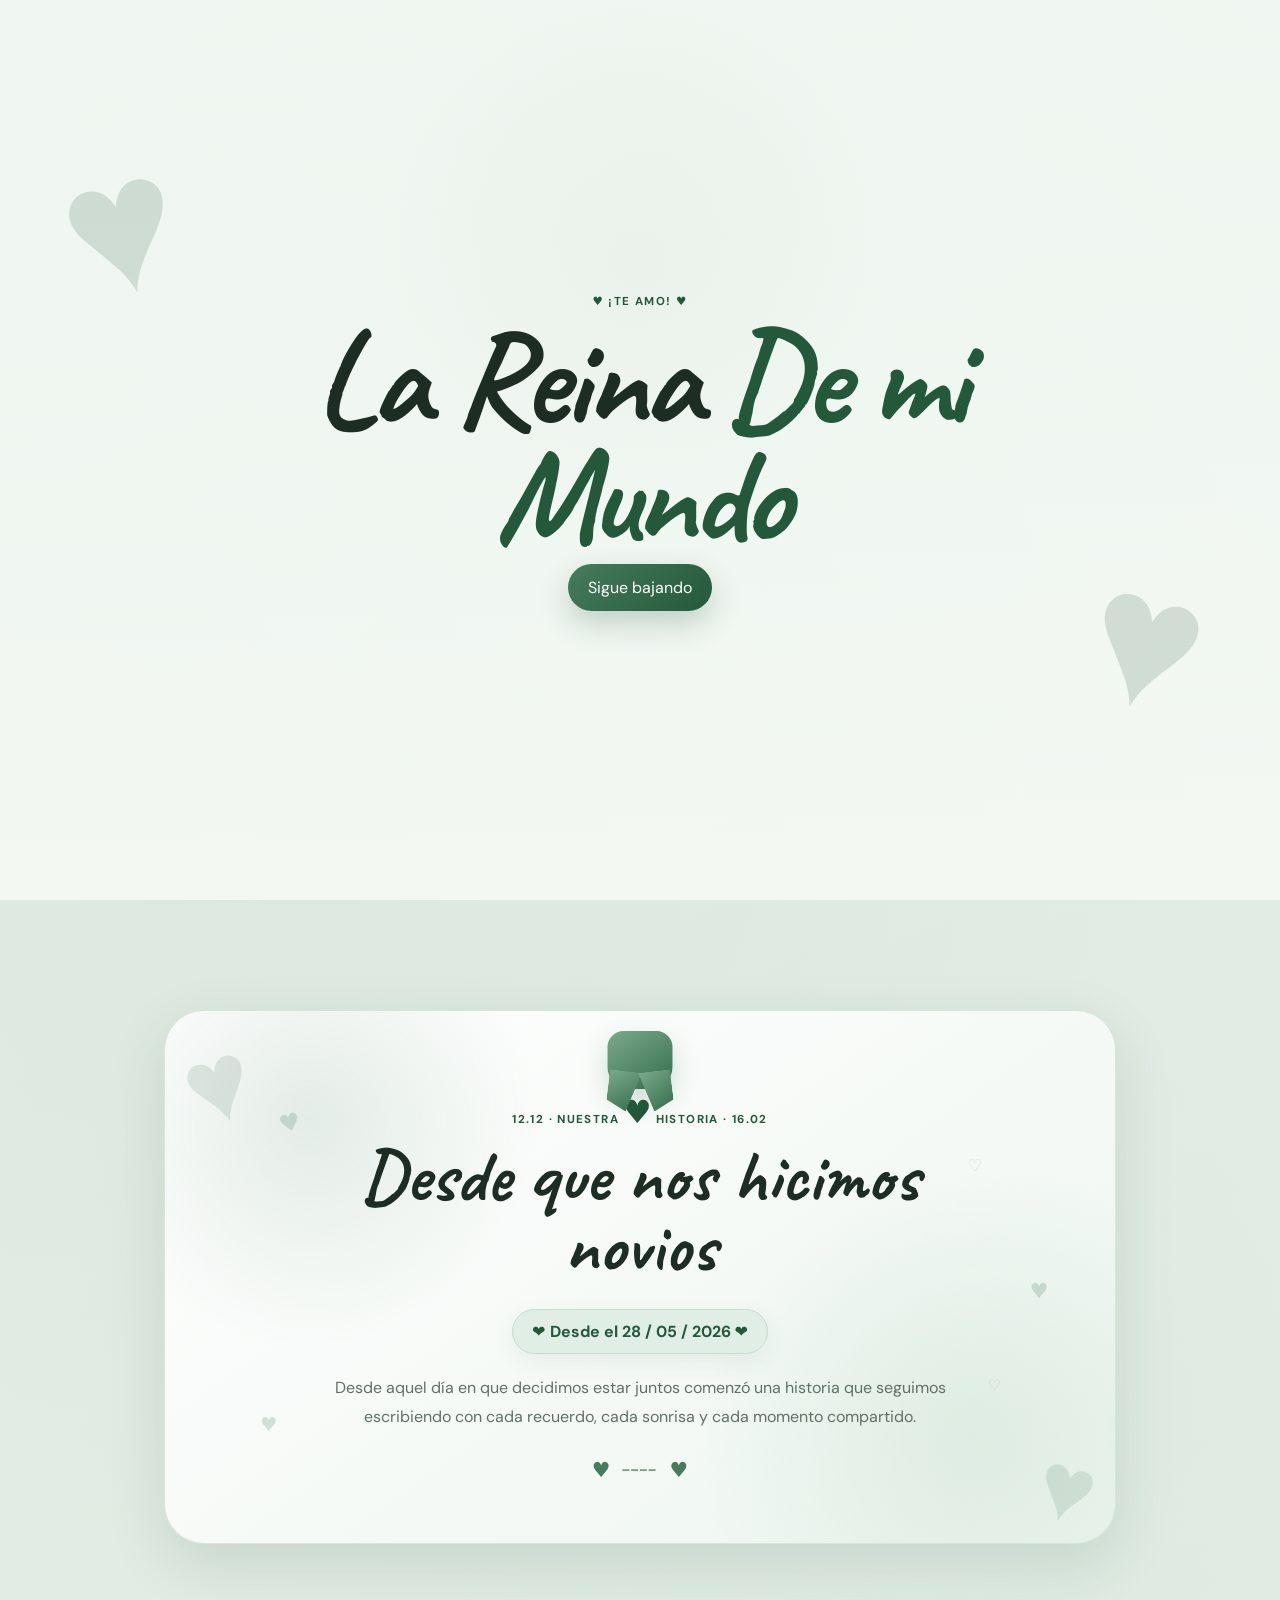
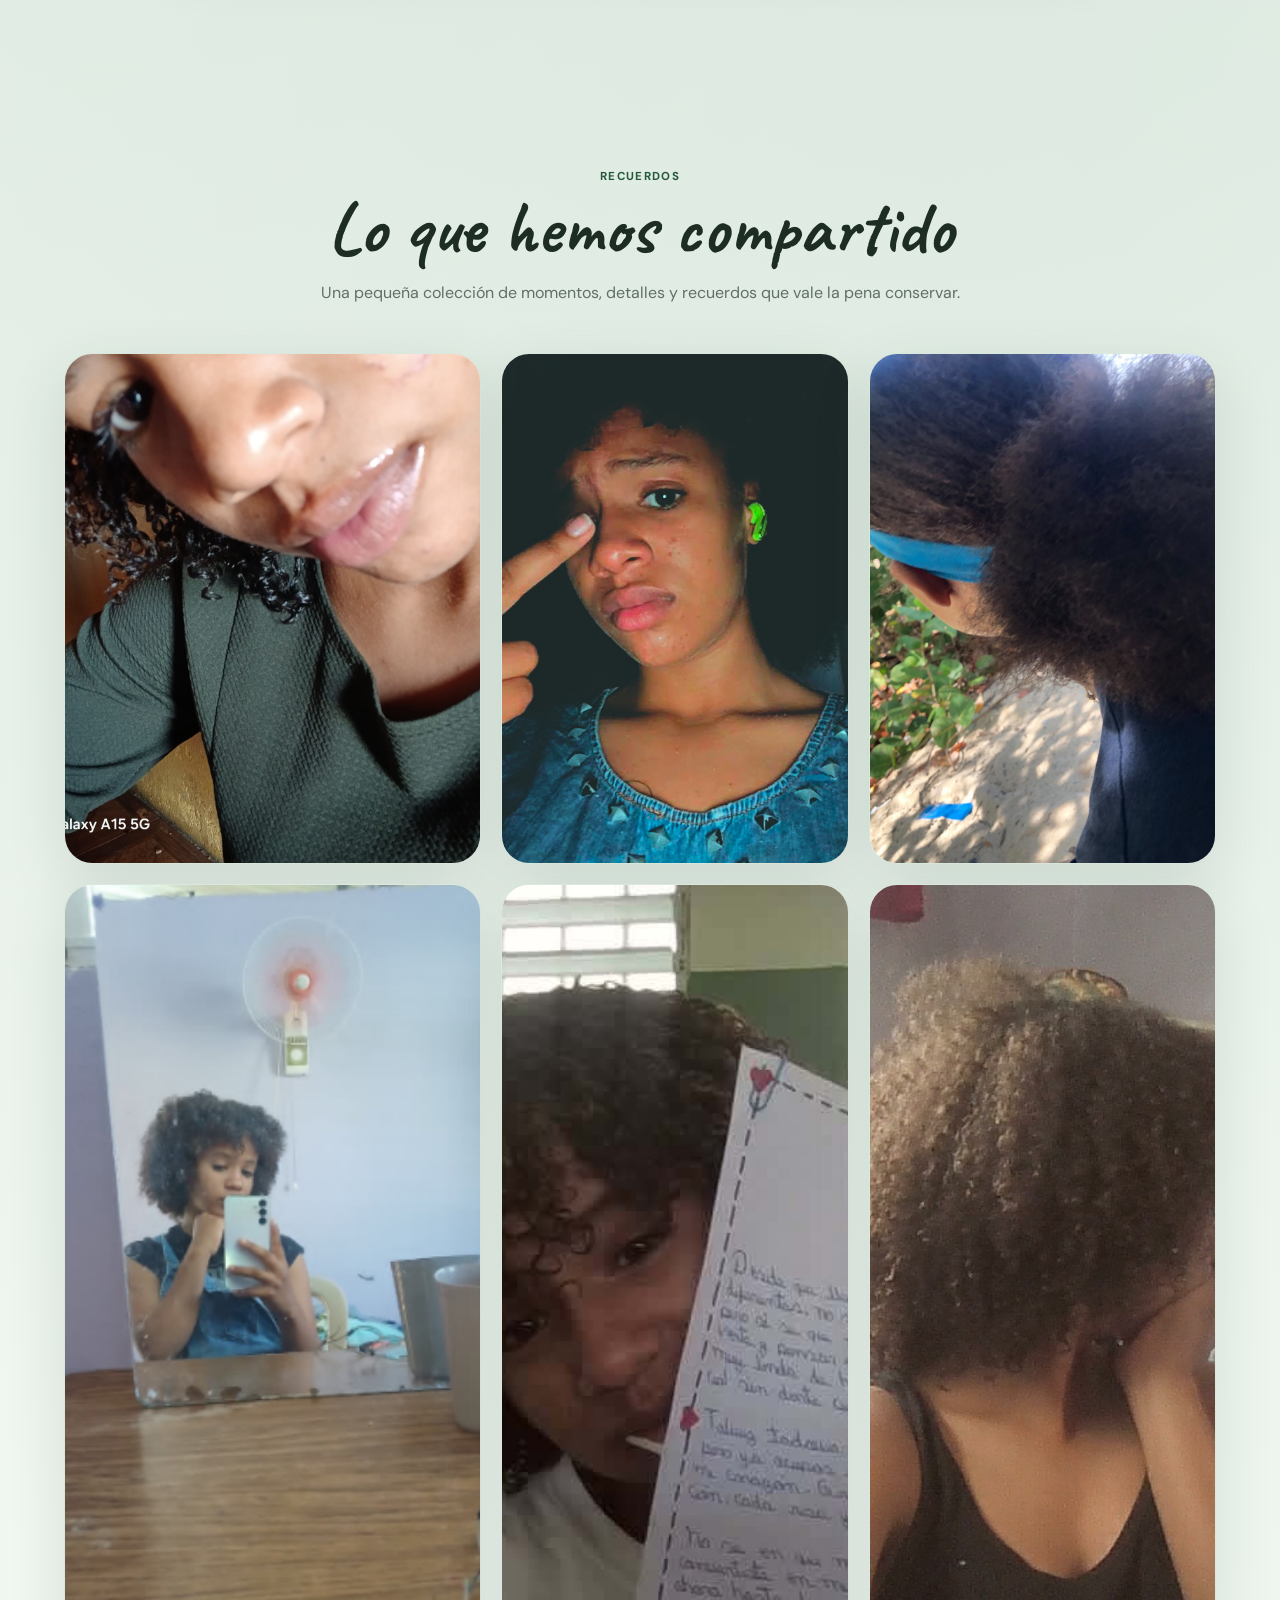
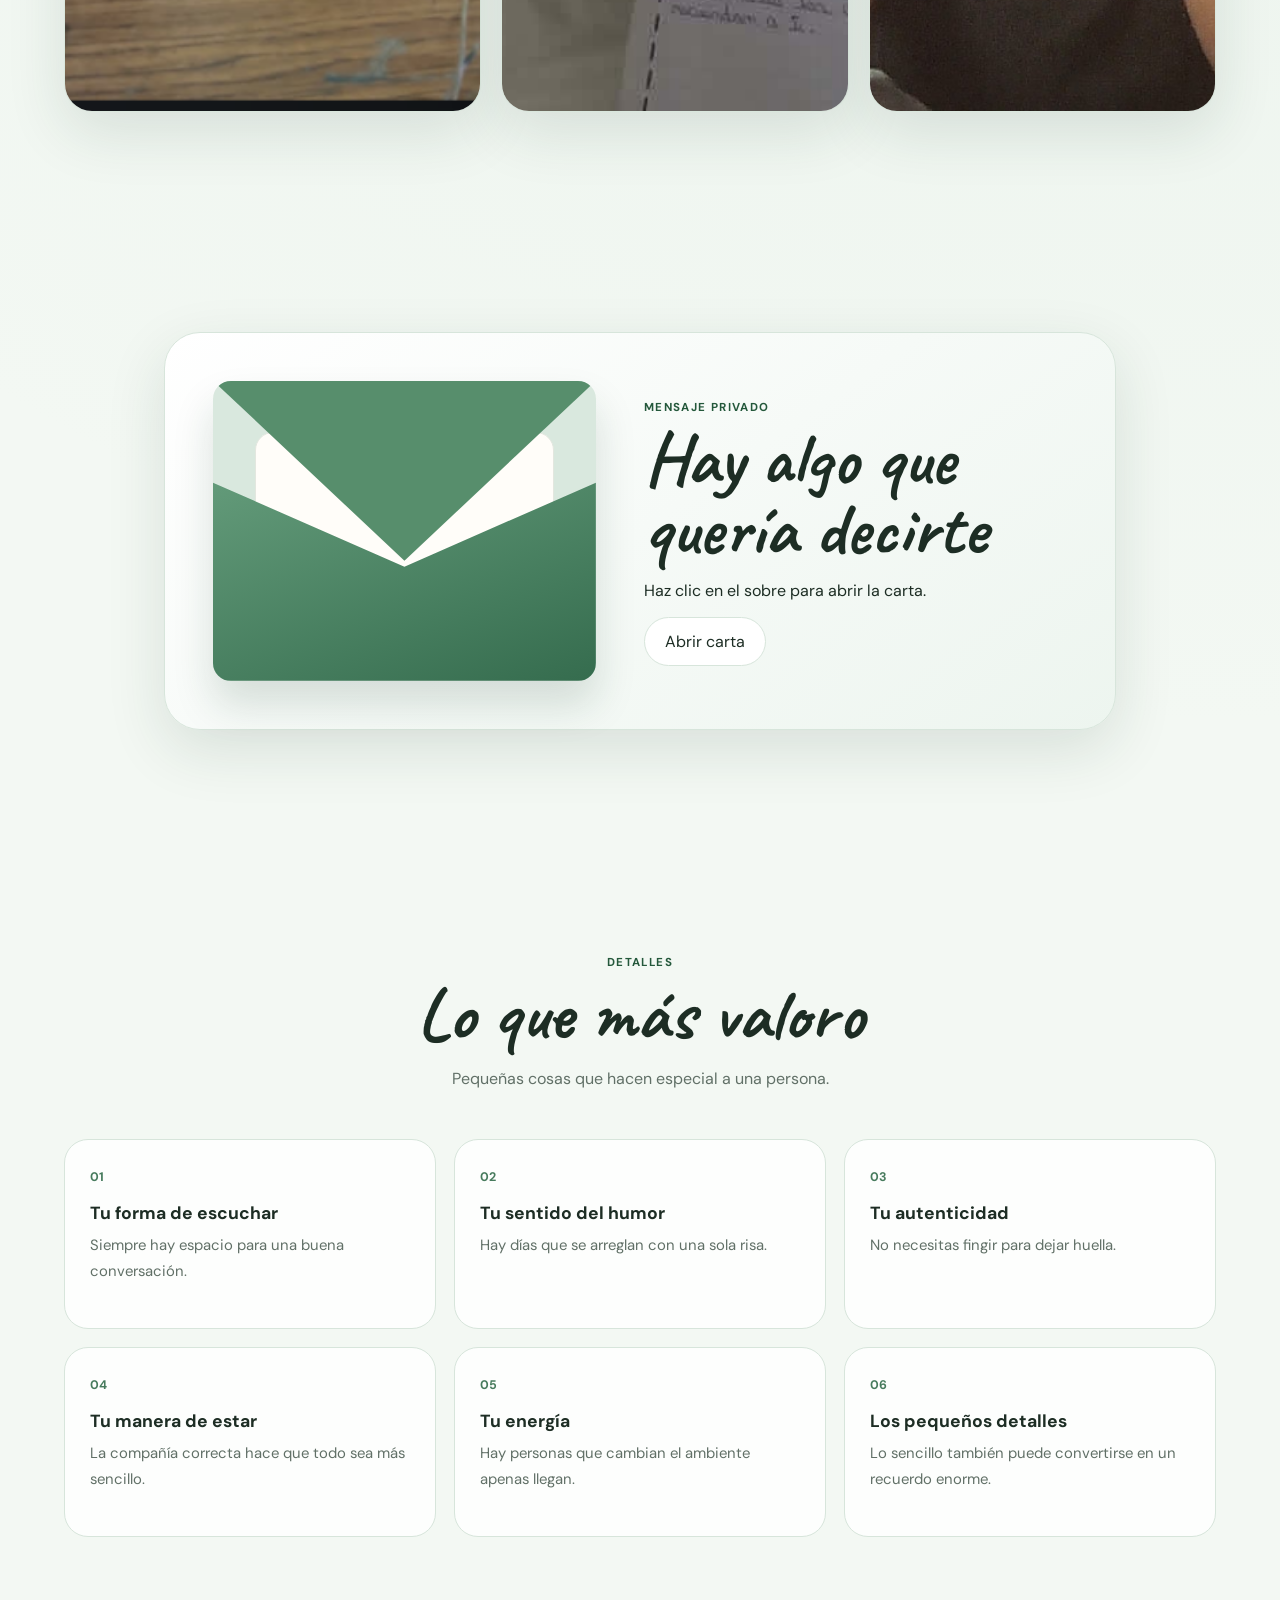
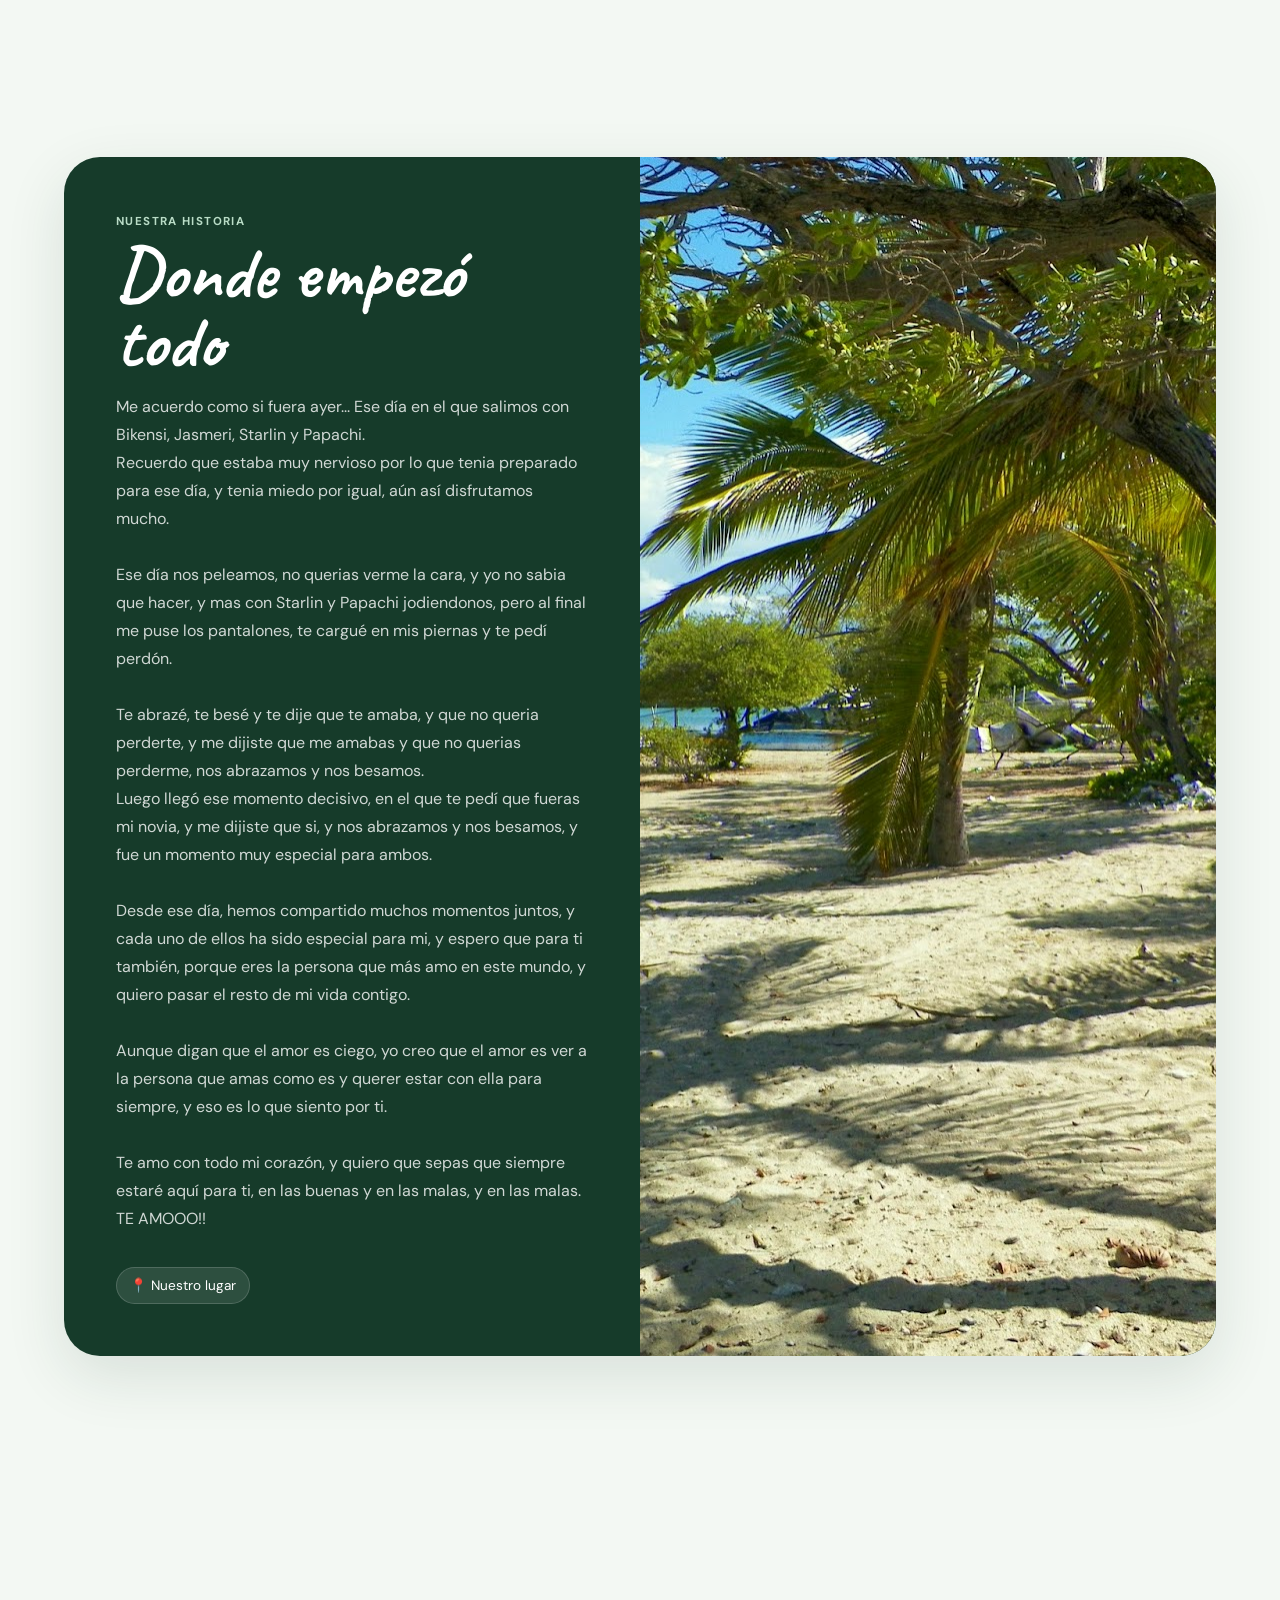
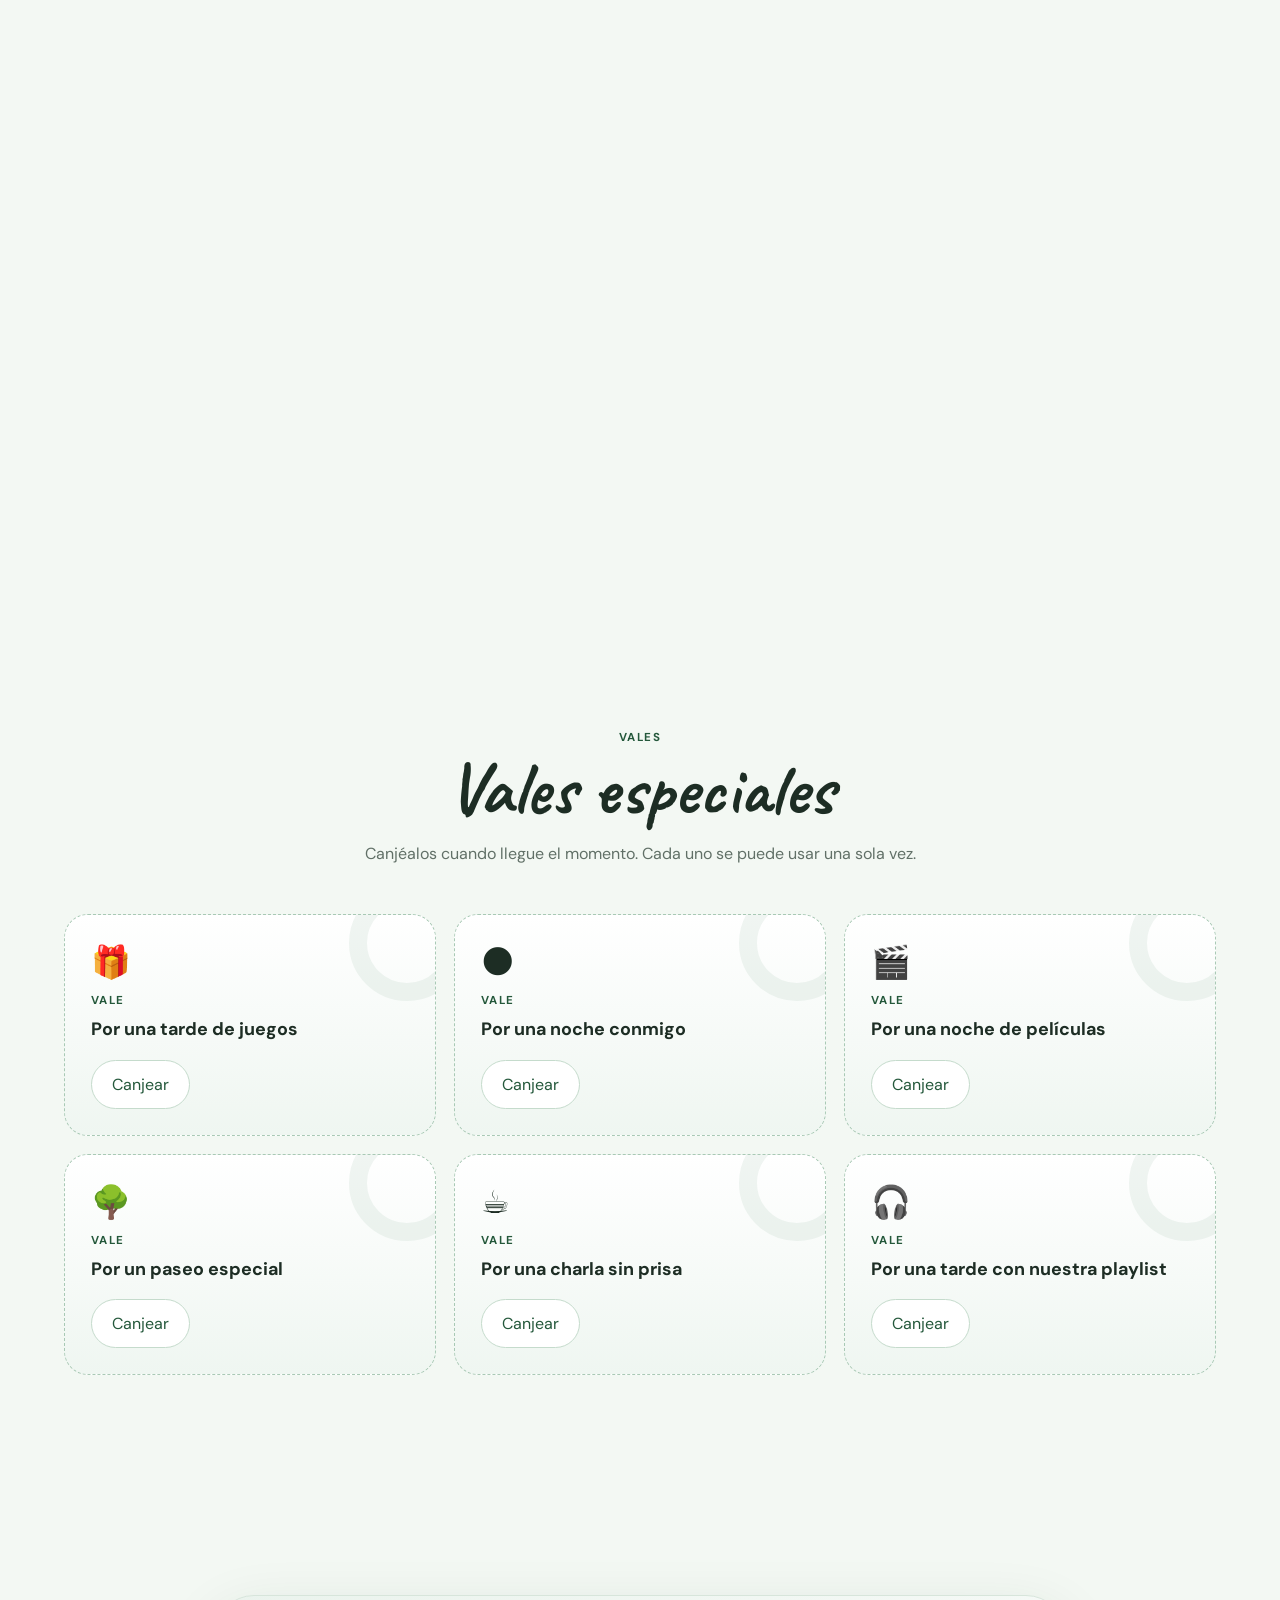
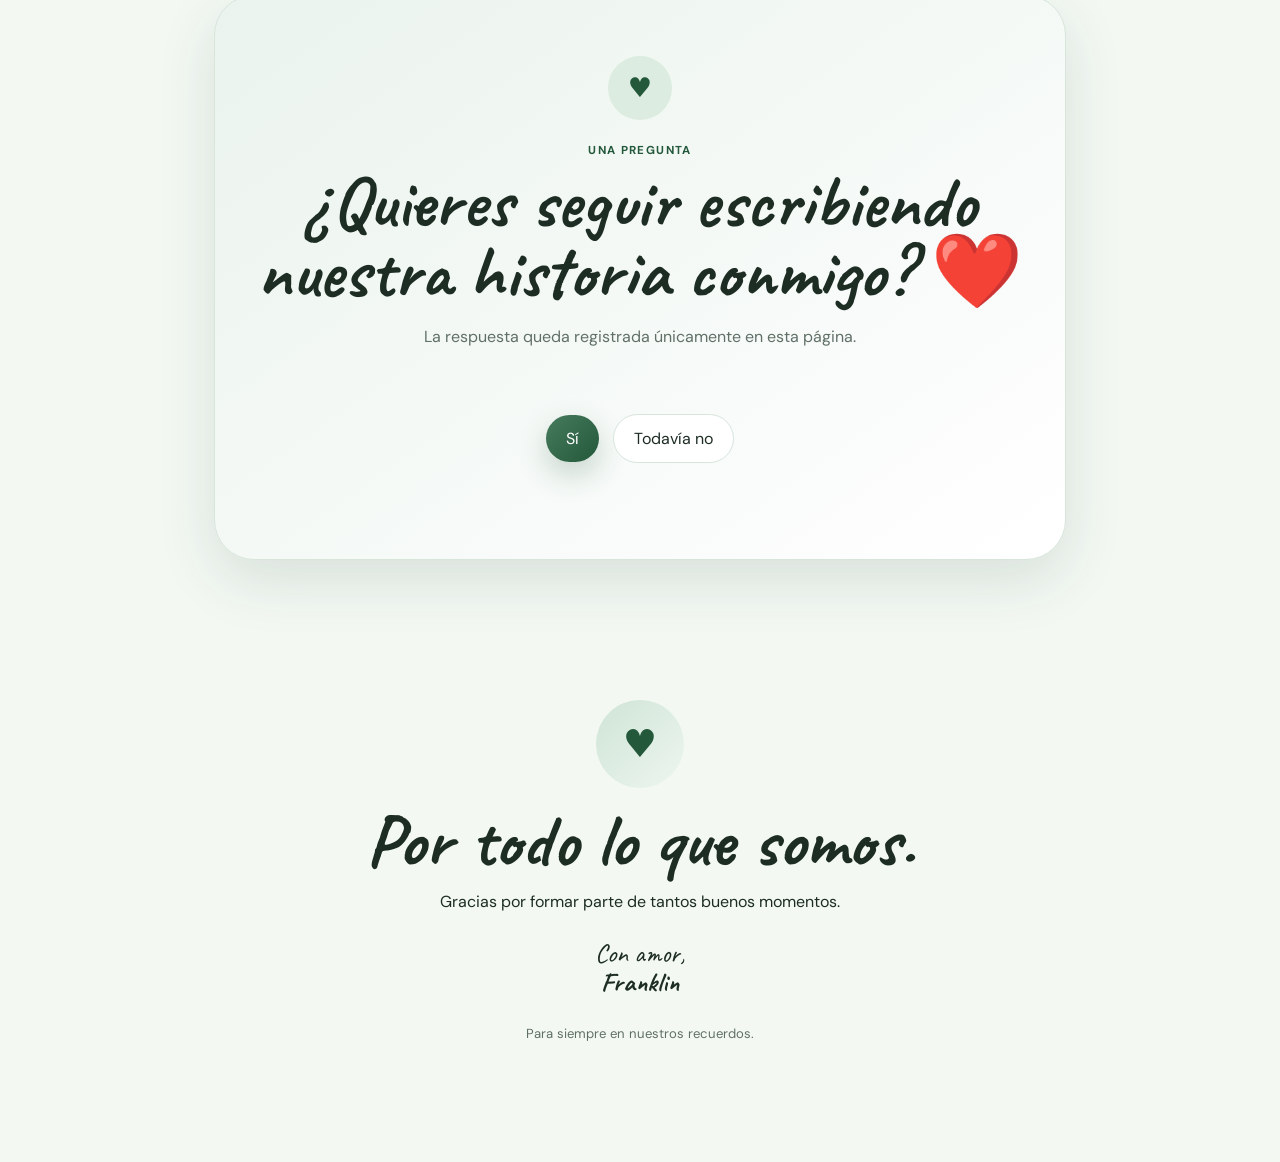
==== commit d640022d: "Update index2.html" ====
--- a/index2.html
+++ b/index2.html
@@ -19,7 +19,7 @@
       <div class="hero-inner">
         <div class="eyebrow">♥ ¡Te Amo! ♥</div>
         <h1>La Reina<span id="Name"> De mi Mundo</span></h1>
-        <button class="primary-btn" id="openGiftBtn">Toca para abrir</button>
+        <button class="primary-btn" id="openGiftBtn">Sigue bajando</button>
       </div>
     </section>
 
